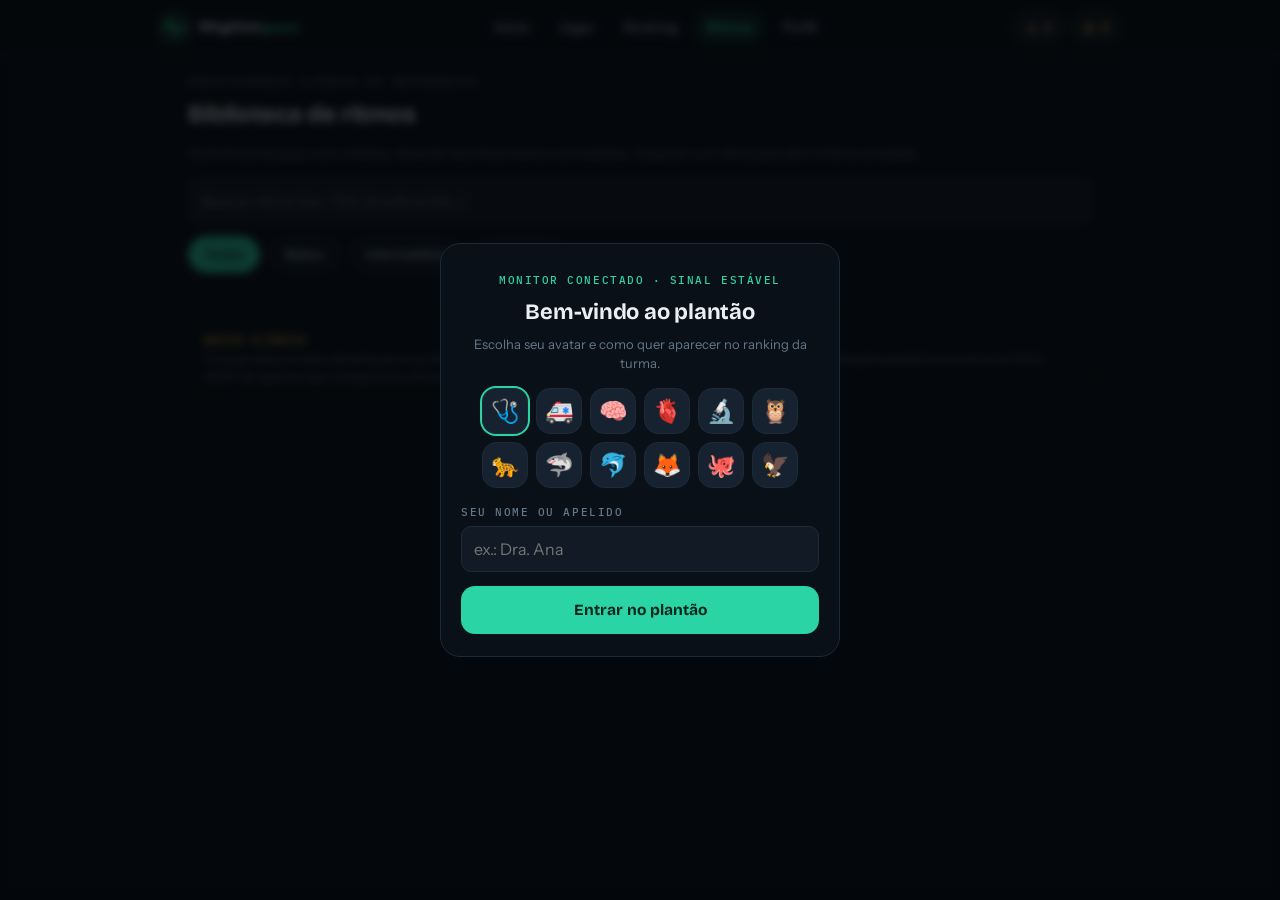
==== biblioteca.html @ c9e257ab "Implementa MVP do PALS Rhythm Quest (site multi-página, mobile-first) - Home com monitor ECG animado" ====
<!DOCTYPE html>
<html lang="pt-BR">
<head>
<meta charset="utf-8">
<meta name="viewport" content="width=device-width, initial-scale=1, viewport-fit=cover">
<title>PALS Rhythm Quest · Biblioteca de ritmos</title>
<meta name="theme-color" content="#070b10">
<link rel="preconnect" href="https://fonts.googleapis.com">
<link rel="preconnect" href="https://fonts.gstatic.com" crossorigin>
<link href="https://fonts.googleapis.com/css2?family=Bricolage+Grotesque:wght@400;600;700;800&family=IBM+Plex+Mono:wght@400;500;600&family=Instrument+Sans:wght@400;500;600;700&display=swap" rel="stylesheet">
<link rel="stylesheet" href="css/style.css">
<link rel="icon" href="data:image/svg+xml,%3Csvg xmlns='http://www.w3.org/2000/svg' viewBox='0 0 24 24'%3E%3Crect width='24' height='24' rx='6' fill='%23070b10'/%3E%3Cpath d='M3 12h4l2.5-6 4 12 2.5-6h5' stroke='%233af0ac' stroke-width='2' fill='none' stroke-linecap='round' stroke-linejoin='round'/%3E%3C/svg%3E">
</head>
<body>

<main class="app">
  <div class="section-head mt-0">
    <div>
      <span class="microlabel">enciclopédia clínica de referência</span>
      <h2 class="section-title" style="font-size:24px;margin-top:4px">Biblioteca de ritmos</h2>
    </div>
  </div>
  <p class="small muted mb-14">Os 8 ritmos do jogo, com critérios, dicas de reconhecimento e armadilhas. Toque em um ritmo para abrir a ficha completa.</p>

  <input id="lib-busca" placeholder="Buscar ritmo (ex.: TSV, bradicardia...)" autocomplete="off" style="margin-bottom:12px">
  <div class="filters mb-14" id="lib-filters">
    <button class="filter-btn active" data-f="todos">Todos</button>
    <button class="filter-btn" data-f="basico">Básico</button>
    <button class="filter-btn" data-f="intermediario">Intermediário</button>
    <button class="filter-btn" data-f="avancado">Avançado</button>
  </div>

  <div class="librarygrid" id="libgrid"></div>

  <footer class="disclaimer">
    <b>Aviso clínico</b><br>
    Tiras geradas proceduralmente para o protótipo. Na produção, cada exemplo é substituído por ECG validado por
    cardiologista pediátrico ou instrutor PALS. AESP não aparece aqui: é diagnóstico clínico, feito no Plantão PALS.
  </footer>
</main>

<script src="js/data.js"></script>
<script src="js/ecg.js"></script>
<script src="js/state.js"></script>
<script src="js/ui.js"></script>
<script>
(function () {
  var ui = PRQ.ui, st = PRQ.state;
  ui.renderShell();
  var filtro = 'todos', busca = '';
  var liveDetalhe = null;

  ui.garantirPerfil(function () {
    render();
    // deep-link: biblioteca.html#tsv abre a ficha direto
    var hash = location.hash.replace('#', '');
    if (hash && PRQ.RHYTHMS[hash]) setTimeout(function () { abrirFicha(hash); }, 350);
  });

  document.getElementById('lib-filters').addEventListener('click', function (e) {
    var b = e.target.closest('.filter-btn');
    if (!b) return;
    document.querySelectorAll('#lib-filters .filter-btn').forEach(function (o) { o.classList.remove('active'); });
    b.classList.add('active');
    filtro = b.dataset.f;
    render();
  });
  document.getElementById('lib-busca').addEventListener('input', function (e) {
    busca = e.target.value.trim().toLowerCase();
    render();
  });

  function fcExemplo(r) {
    var mapa = { sinusal: 104, bradicardia: 48, taqsinusal: 178, tsv: 236, tv: 184, fv: 0, assistolia: 0, bavt: 42 };
    return mapa[r.id] || 100;
  }

  function render() {
    var ids = Object.keys(PRQ.RHYTHMS).filter(function (id) {
      var r = PRQ.RHYTHMS[id];
      if (filtro !== 'todos' && r.categoria !== filtro) return false;
      if (busca && (r.nome + ' ' + r.nomeEn).toLowerCase().indexOf(busca) < 0) return false;
      return true;
    });

    document.getElementById('libgrid').innerHTML = ids.length
      ? ids.map(function (id) {
          var r = PRQ.RHYTHMS[id];
          return '<div class="rhythmcard" data-id="' + id + '" role="button" tabindex="0">' +
            '<div class="scope"><canvas id="mini-' + id + '"></canvas></div>' +
            '<div class="rhythmcard-body">' +
              '<div class="row">' +
                '<div class="grow"><h3>' + ui.esc(r.nome) + '</h3><div class="en">' + ui.esc(r.nomeEn) + '</div></div>' +
                ui.diffDots(r.dificuldade) +
              '</div>' +
              '<div class="chiprow">' +
                '<span class="chip">FC: ' + ui.esc(r.fc) + '</span>' +
                '<span class="chip ' + (r.qrsLargo ? 'bad' : 'ok') + '">QRS ' + (r.qrsLargo ? 'largo' : 'estreito') + '</span>' +
              '</div>' +
            '</div>' +
          '</div>';
        }).join('')
      : '<p class="small muted" style="text-align:center;padding:26px 0">Nenhum ritmo com esse filtro.</p>';

    ids.forEach(function (id) {
      var r = PRQ.RHYTHMS[id];
      var c = document.getElementById('mini-' + id);
      if (c) requestAnimationFrame(function () { PRQ.ecg.renderStatic(c, id, fcExemplo(r), 77 + id.length * 31); });
    });

    document.querySelectorAll('.rhythmcard').forEach(function (card) {
      card.addEventListener('click', function () { abrirFicha(card.dataset.id); });
      card.addEventListener('keydown', function (e) { if (e.key === 'Enter') abrirFicha(card.dataset.id); });
    });
  }

  function abrirFicha(id) {
    var r = PRQ.RHYTHMS[id];
    if (!r) return;
    if (liveDetalhe) { liveDetalhe.stop(); liveDetalhe = null; }
    var m = ui.modal(
      '<div class="row" style="align-items:flex-start">' +
        '<div class="grow"><h3 class="display" style="font-size:21px">' + ui.esc(r.nome) + '</h3>' +
        '<span class="mono muted" style="font-size:11px">' + ui.esc(r.nomeEn) + '</span></div>' +
        ui.diffDots(r.dificuldade) +
      '</div>' +
      '<div class="scope mt-14" style="height:110px">' +
        '<span class="scope-label">DII · 25 mm/s</span>' +
        '<canvas id="ficha-ecg"></canvas>' +
      '</div>' +
      '<div class="kvgrid">' +
        '<div class="kv"><span class="microlabel">FC</span><b>' + ui.esc(r.fc) + '</b></div>' +
        '<div class="kv"><span class="microlabel">QRS</span><b>' + ui.esc(r.qrs) + '</b></div>' +
        '<div class="kv"><span class="microlabel">Ritmo</span><b>' + ui.esc(r.ritmo) + '</b></div>' +
        '<div class="kv"><span class="microlabel">Onda P</span><b>' + ui.esc(r.ondaP) + '</b></div>' +
        '<div class="kv" style="grid-column:1/-1"><span class="microlabel">Relação P:QRS</span><b>' + ui.esc(r.pqrs) + '</b></div>' +
      '</div>' +
      '<div class="teachblock"><span class="microlabel txt-ok">Achados-chave</span><ul>' +
        r.achados.map(function (a) { return '<li>' + ui.esc(a) + '</li>'; }).join('') +
      '</ul></div>' +
      '<div class="teachblock warn"><span class="microlabel txt-gold">Dicas de reconhecimento</span><ul>' +
        r.dicas.map(function (d) { return '<li>' + ui.esc(d) + '</li>'; }).join('') +
      '</ul></div>' +
      '<div class="teachblock trap"><span class="microlabel txt-bad">Armadilhas comuns</span><ul>' +
        r.armadilhas.map(function (a) { return '<li>' + ui.esc(a) + '</li>'; }).join('') +
      '</ul></div>' +
      '<a class="btn btn-primary btn-block" href="partida.html?modo=treino&ritmo=' + id + '">Treinar este ritmo</a>' +
      '<button class="btn btn-ghost btn-block mt-8" data-close>Fechar</button>'
    );
    requestAnimationFrame(function () {
      var c = m.el.querySelector('#ficha-ecg');
      if (c) liveDetalhe = PRQ.ecg.renderLive(c, id, fcExemplo(r), 913, { sweepSeg: 3.4 });
    });
  }
})();
</script>
</body>
</html>
---- css/style.css ----
/* ============================================================
   PALS Rhythm Quest · folha de estilo principal
   Estética: monitor de UTI, escuro, sóbrio, clínico.
   ============================================================ */

/* ---------- tokens ---------- */
:root {
  --bg: #070b10;
  --bg-2: #0a1017;
  --surface: #0e151d;
  --surface-2: #121b25;
  --surface-3: #172230;
  --line: #1d2a38;
  --line-soft: #16202b;

  --ink: #e9eff5;
  --ink-2: #a2b3c3;
  --ink-3: #64778a;

  --signal: #3af0ac;      /* traçado do ECG */
  --ok: #2ad4a5;          /* acerto / primária */
  --ok-ink: #06251c;
  --info: #4f8cff;        /* casos / info */
  --gold: #ffc64a;        /* moedas / combo */
  --bad: #ff5a6a;         /* erro / crítico */

  --ok-dim: rgba(42, 212, 165, 0.12);
  --info-dim: rgba(79, 140, 255, 0.12);
  --gold-dim: rgba(255, 198, 74, 0.12);
  --bad-dim: rgba(255, 90, 106, 0.12);

  --font-display: "Bricolage Grotesque", "Avenir Next", "Trebuchet MS", sans-serif;
  --font-body: "Instrument Sans", -apple-system, "Segoe UI", Roboto, sans-serif;
  --font-mono: "IBM Plex Mono", "SFMono-Regular", Menlo, Consolas, monospace;

  --r-lg: 20px;
  --r-md: 14px;
  --r-sm: 10px;

  --pad-page: 18px;
  --nav-h: 66px;
  --topbar-h: 56px;
}

/* ---------- reset ---------- */
*, *::before, *::after { box-sizing: border-box; }
html { -webkit-text-size-adjust: 100%; }
body {
  margin: 0;
  background: var(--bg);
  color: var(--ink);
  font-family: var(--font-body);
  font-size: 16px;
  line-height: 1.5;
  min-height: 100dvh;
  overscroll-behavior-y: none;
}
img, canvas, svg { display: block; max-width: 100%; }
button { font: inherit; color: inherit; background: none; border: 0; cursor: pointer; padding: 0; }
a { color: inherit; text-decoration: none; }
h1, h2, h3, h4, p { margin: 0; }
input, select {
  font: inherit; color: var(--ink);
  background: var(--surface-2);
  border: 1px solid var(--line);
  border-radius: var(--r-sm);
  padding: 10px 12px;
  width: 100%;
}
input:focus, select:focus { outline: 2px solid var(--ok); outline-offset: 1px; }
::selection { background: rgba(58, 240, 172, 0.25); }

/* ---------- tipografia utilitária ---------- */
.display { font-family: var(--font-display); font-weight: 700; letter-spacing: -0.01em; }
.mono { font-family: var(--font-mono); }
.microlabel {
  font-family: var(--font-mono);
  font-size: 11px;
  font-weight: 500;
  letter-spacing: 0.14em;
  text-transform: uppercase;
  color: var(--ink-3);
}
.section-title {
  font-family: var(--font-display);
  font-size: 18px;
  font-weight: 700;
  color: var(--ink);
}
.section-head {
  display: flex; align-items: baseline; justify-content: space-between;
  margin: 26px 0 12px;
}
.section-head a { font-size: 13px; color: var(--ok); font-weight: 600; }

/* ---------- casca do app ---------- */
.app {
  max-width: 560px;
  margin: 0 auto;
  padding: calc(var(--topbar-h) + 12px) var(--pad-page) calc(var(--nav-h) + 28px);
}

/* barra superior */
.topbar {
  position: fixed; top: 0; left: 0; right: 0; z-index: 40;
  height: var(--topbar-h);
  display: flex; align-items: center; justify-content: space-between;
  padding: 0 var(--pad-page);
  background: rgba(7, 11, 16, 0.85);
  backdrop-filter: blur(14px);
  -webkit-backdrop-filter: blur(14px);
  border-bottom: 1px solid var(--line-soft);
}
.topbar-inner {
  width: 100%; max-width: 560px; margin: 0 auto;
  display: flex; align-items: center; justify-content: space-between; gap: 10px;
}
.brand { display: flex; align-items: center; gap: 9px; min-width: 0; }
.brand-pulse {
  width: 30px; height: 30px; border-radius: 9px; flex: none;
  background: linear-gradient(145deg, #103326, #0b1f19);
  border: 1px solid rgba(58, 240, 172, 0.35);
  display: grid; place-items: center;
  color: var(--signal);
}
.brand-name {
  font-family: var(--font-display);
  font-size: 15.5px; font-weight: 700; letter-spacing: 0.01em;
  white-space: nowrap;
}
.brand-name small { color: var(--ok); }
.topbar-stats { display: flex; align-items: center; gap: 8px; }
.stat-pill {
  display: inline-flex; align-items: center; gap: 5px;
  font-family: var(--font-mono); font-size: 12.5px; font-weight: 600;
  padding: 5px 10px;
  border-radius: 999px;
  border: 1px solid var(--line);
  background: var(--surface);
  white-space: nowrap;
}
.stat-pill .ic { width: 14px; height: 14px; }
.stat-pill.coins { color: var(--gold); border-color: rgba(255, 198, 74, 0.3); }
.stat-pill.streak { color: #ff9e6b; border-color: rgba(255, 158, 107, 0.3); }

/* navegação inferior */
.bottomnav {
  position: fixed; bottom: 0; left: 0; right: 0; z-index: 40;
  background: rgba(9, 14, 20, 0.92);
  backdrop-filter: blur(14px);
  -webkit-backdrop-filter: blur(14px);
  border-top: 1px solid var(--line-soft);
  padding-bottom: env(safe-area-inset-bottom, 0);
}
.bottomnav-inner {
  max-width: 560px; margin: 0 auto;
  height: var(--nav-h);
  display: grid; grid-template-columns: repeat(5, 1fr);
}
.navitem {
  display: flex; flex-direction: column; align-items: center; justify-content: center; gap: 3px;
  color: var(--ink-3);
  font-size: 10.5px; font-weight: 600; letter-spacing: 0.02em;
  transition: color 0.15s ease;
}
.navitem .ic { width: 22px; height: 22px; }
.navitem.active { color: var(--signal); }
.navitem.active .navdot {
  width: 4px; height: 4px; border-radius: 50%;
  background: var(--signal);
  box-shadow: 0 0 8px var(--signal);
}
.navdot { width: 4px; height: 4px; border-radius: 50%; background: transparent; }

/* ---------- cards ---------- */
.card {
  background: var(--surface);
  border: 1px solid var(--line-soft);
  border-radius: var(--r-lg);
  padding: 18px;
}
.card + .card { margin-top: 14px; }
.card-tight { padding: 14px; }

/* moldura de telemetria (cantos) para áreas de ECG */
.scope {
  position: relative;
  background: #050a0e;
  border: 1px solid #14251f;
  border-radius: var(--r-md);
  overflow: hidden;
}
.scope::after {
  content: "";
  position: absolute; inset: 0;
  pointer-events: none;
  background: linear-gradient(rgba(255,255,255,0.025) 1px, transparent 1px);
  background-size: 100% 3px;
  mix-blend-mode: overlay;
}
.scope canvas { width: 100%; height: 100%; }
.scope-label {
  position: absolute; top: 8px; left: 10px; z-index: 2;
  font-family: var(--font-mono); font-size: 10px; letter-spacing: 0.16em;
  text-transform: uppercase; color: rgba(58, 240, 172, 0.55);
}
.scope-hr {
  position: absolute; top: 8px; right: 10px; z-index: 2;
  font-family: var(--font-mono); font-size: 11px; font-weight: 600;
  color: rgba(58, 240, 172, 0.8);
  display: flex; align-items: center; gap: 5px;
}
.scope-hr .beat-heart { color: var(--signal); animation: heartbeat 1s infinite; display: inline-block; }
@keyframes heartbeat {
  0%, 100% { transform: scale(1); }
  12% { transform: scale(1.25); }
  24% { transform: scale(1); }
}

/* ---------- botões ---------- */
.btn {
  display: inline-flex; align-items: center; justify-content: center; gap: 8px;
  min-height: 48px;
  padding: 12px 20px;
  border-radius: var(--r-md);
  font-family: var(--font-display);
  font-size: 15.5px; font-weight: 700;
  transition: transform 0.12s ease, filter 0.15s ease, background 0.15s ease;
  user-select: none;
  -webkit-tap-highlight-color: transparent;
}
.btn:active { transform: scale(0.97); }
.btn-primary { background: var(--ok); color: var(--ok-ink); }
.btn-primary:hover { filter: brightness(1.08); }
.btn-ghost {
  background: transparent; color: var(--ink-2);
  border: 1px solid var(--line);
}
.btn-ghost:hover { background: var(--surface-2); color: var(--ink); }
.btn-info { background: var(--info); color: #071224; }
.btn-block { width: 100%; }
.btn-sm { min-height: 38px; padding: 8px 14px; font-size: 13.5px; border-radius: var(--r-sm); }
.btn[disabled] { opacity: 0.45; pointer-events: none; }

/* chips */
.chip {
  display: inline-flex; align-items: center; gap: 5px;
  font-family: var(--font-mono); font-size: 11px; font-weight: 500;
  letter-spacing: 0.04em;
  padding: 4px 10px; border-radius: 999px;
  border: 1px solid var(--line);
  color: var(--ink-2);
  background: var(--surface-2);
  white-space: nowrap;
}
.chip.ok { color: var(--ok); border-color: rgba(42,212,165,0.35); background: var(--ok-dim); }
.chip.info { color: #8ab2ff; border-color: rgba(79,140,255,0.35); background: var(--info-dim); }
.chip.gold { color: var(--gold); border-color: rgba(255,198,74,0.35); background: var(--gold-dim); }
.chip.bad { color: var(--bad); border-color: rgba(255,90,106,0.35); background: var(--bad-dim); }

.chiprow { display: flex; flex-wrap: wrap; gap: 6px; }

/* filtros (segmented) */
.filters { display: flex; gap: 8px; overflow-x: auto; padding-bottom: 4px; scrollbar-width: none; }
.filters::-webkit-scrollbar { display: none; }
.filter-btn {
  flex: none;
  font-size: 13px; font-weight: 600;
  padding: 8px 16px; border-radius: 999px;
  border: 1px solid var(--line);
  color: var(--ink-2); background: var(--surface);
  transition: all 0.15s ease;
}
.filter-btn.active { background: var(--ok); border-color: var(--ok); color: var(--ok-ink); }

/* ---------- barra de XP ---------- */
.xpbar { display: flex; flex-direction: column; gap: 6px; }
.xpbar-meta {
  display: flex; justify-content: space-between;
  font-family: var(--font-mono); font-size: 11.5px; color: var(--ink-3);
}
.xpbar-track {
  height: 10px; border-radius: 999px;
  background: var(--surface-3);
  overflow: hidden;
}
.xpbar-fill {
  height: 100%; border-radius: 999px;
  background: linear-gradient(90deg, #1fae87, var(--signal));
  box-shadow: 0 0 12px rgba(58, 240, 172, 0.4);
  transition: width 0.9s cubic-bezier(0.22, 1, 0.36, 1);
  min-width: 6px;
}

/* barra de progresso genérica */
.meter { height: 8px; border-radius: 999px; background: var(--surface-3); overflow: hidden; }
.meter > i {
  display: block; height: 100%; border-radius: 999px;
  background: var(--ok);
  transition: width 0.6s ease;
}
.meter.gold > i { background: var(--gold); }
.meter.info > i { background: var(--info); }
.meter.bad > i { background: var(--bad); }

/* ---------- home ---------- */
.hero {
  position: relative;
  border-radius: var(--r-lg);
  border: 1px solid var(--line-soft);
  background:
    radial-gradient(120% 140% at 85% -20%, rgba(42, 212, 165, 0.14), transparent 55%),
    var(--surface);
  padding: 20px 18px 18px;
  overflow: hidden;
}
.hero .microlabel { color: rgba(58, 240, 172, 0.6); display: flex; align-items: center; gap: 7px; }
.hero .live-dot {
  width: 7px; height: 7px; border-radius: 50%;
  background: var(--signal);
  box-shadow: 0 0 10px var(--signal);
  animation: blink 2.2s infinite;
}
@keyframes blink { 0%, 100% { opacity: 1; } 50% { opacity: 0.35; } }
.hero h1 {
  font-family: var(--font-display);
  font-size: clamp(26px, 7vw, 34px);
  line-height: 1.08; font-weight: 800; letter-spacing: -0.015em;
  margin: 10px 0 8px;
}
.hero h1 em { font-style: normal; color: var(--signal); }
.hero p.sub { color: var(--ink-2); font-size: 14.5px; max-width: 46ch; }
.hero-scope { margin-top: 16px; height: 96px; }
.hero-cta { display: flex; gap: 10px; margin-top: 16px; }
.hero-cta .btn { flex: 1; }

/* card de nível na home */
.levelcard { display: flex; flex-direction: column; gap: 12px; }
.levelcard-top { display: flex; align-items: center; gap: 13px; }
.avatar {
  width: 52px; height: 52px; border-radius: 16px; flex: none;
  display: grid; place-items: center;
  font-size: 26px;
  background: var(--surface-3);
  border: 1px solid var(--line);
}
.avatar.lg { width: 68px; height: 68px; border-radius: 20px; font-size: 34px; }
.levelcard-id { min-width: 0; flex: 1; }
.levelcard-id .name {
  font-family: var(--font-display); font-weight: 700; font-size: 17px;
  white-space: nowrap; overflow: hidden; text-overflow: ellipsis;
}
.levelcard-id .title { font-size: 12.5px; color: var(--ok); font-weight: 600; }
.levelbubble {
  flex: none; text-align: center;
  font-family: var(--font-mono);
  border: 1px solid rgba(42, 212, 165, 0.4);
  background: var(--ok-dim);
  border-radius: 12px; padding: 6px 12px;
}
.levelbubble b { display: block; font-size: 19px; color: var(--signal); line-height: 1.1; }
.levelbubble span { font-size: 9.5px; letter-spacing: 0.12em; color: var(--ink-3); text-transform: uppercase; }

/* estatísticas rápidas */
.stat-tiles { display: grid; grid-template-columns: repeat(3, 1fr); gap: 10px; }
.stat-tile {
  background: var(--surface);
  border: 1px solid var(--line-soft);
  border-radius: var(--r-md);
  padding: 13px 12px 11px;
}
.stat-tile b {
  display: block;
  font-family: var(--font-mono); font-size: 21px; font-weight: 600;
  line-height: 1.15; color: var(--ink);
}
.stat-tile b small { font-size: 12px; color: var(--ink-3); font-weight: 500; }
.stat-tile span { font-size: 11px; color: var(--ink-3); letter-spacing: 0.03em; }
.stat-tile.t-ok b { color: var(--signal); }
.stat-tile.t-gold b { color: var(--gold); }
.stat-tile.t-fire b { color: #ff9e6b; }
.stat-tile.t-info b { color: #8ab2ff; }

/* ---------- cards de modo ---------- */
.modegrid { display: grid; gap: 12px; }
.modecard {
  position: relative;
  display: block;
  background: var(--surface);
  border: 1px solid var(--line-soft);
  border-radius: var(--r-lg);
  padding: 17px 17px 15px;
  overflow: hidden;
  transition: transform 0.15s ease, border-color 0.2s ease;
  -webkit-tap-highlight-color: transparent;
}
.modecard:active { transform: scale(0.985); }
.modecard::before {
  content: "";
  position: absolute; left: 0; top: 14px; bottom: 14px;
  width: 3px; border-radius: 0 3px 3px 0;
  background: var(--mode-color, var(--ok));
}
.modecard-head { display: flex; align-items: center; gap: 12px; }
.modecard-icon {
  width: 44px; height: 44px; flex: none;
  border-radius: 13px;
  display: grid; place-items: center;
  background: color-mix(in srgb, var(--mode-color, var(--ok)) 13%, transparent);
  color: var(--mode-color, var(--ok));
}
.modecard-icon .ic { width: 23px; height: 23px; }
.modecard-title { flex: 1; min-width: 0; }
.modecard-title .microlabel { color: var(--mode-color, var(--ok)); opacity: 0.8; font-size: 10px; }
.modecard-title h3 { font-family: var(--font-display); font-size: 17.5px; font-weight: 700; }
.modecard p.desc { color: var(--ink-2); font-size: 13.5px; margin-top: 9px; line-height: 1.45; }
.modecard-foot {
  display: flex; align-items: center; justify-content: space-between;
  margin-top: 12px; gap: 8px;
}
.modecard-foot .chiprow { flex: 1; }
.modecard-best { font-family: var(--font-mono); font-size: 11px; color: var(--ink-3); white-space: nowrap; }
.modecard.locked { opacity: 0.85; }
.modecard.locked .modecard-icon { background: var(--surface-3); color: var(--ink-3); }
.locktag {
  display: inline-flex; align-items: center; gap: 5px;
  font-family: var(--font-mono); font-size: 11px; font-weight: 600;
  color: var(--ink-3);
  border: 1px dashed var(--line);
  padding: 4px 10px; border-radius: 999px;
}

/* seletor pré-partida */
.setup-row { display: flex; flex-direction: column; gap: 8px; margin-top: 14px; }
.seg {
  display: grid; grid-auto-flow: column; grid-auto-columns: 1fr;
  background: var(--surface-2);
  border: 1px solid var(--line);
  border-radius: var(--r-sm);
  padding: 3px; gap: 3px;
}
.seg button {
  padding: 9px 6px; border-radius: 7px;
  font-size: 13px; font-weight: 600; color: var(--ink-3);
  transition: all 0.15s ease;
}
.seg button.active { background: var(--surface-3); color: var(--ink); box-shadow: inset 0 0 0 1px var(--line); }

/* ---------- tela de partida ---------- */
.game-shell { max-width: 560px; margin: 0 auto; padding: 12px var(--pad-page) 30px; min-height: 100dvh; display: flex; flex-direction: column; }
.game-top {
  display: flex; align-items: center; justify-content: space-between; gap: 10px;
  margin-bottom: 12px;
}
.game-exit {
  width: 40px; height: 40px; flex: none;
  border-radius: 12px; border: 1px solid var(--line);
  display: grid; place-items: center; color: var(--ink-3);
  background: var(--surface);
}
.game-progress { flex: 1; }
.game-progress .meter { height: 6px; }
.game-progress .microlabel { margin-bottom: 5px; display: block; text-align: center; }

.hud {
  display: flex; align-items: stretch; gap: 8px;
  margin-bottom: 12px;
}
.hud-box {
  flex: 1;
  background: var(--surface);
  border: 1px solid var(--line-soft);
  border-radius: var(--r-md);
  padding: 8px 10px;
  text-align: center;
}
.hud-box .microlabel { font-size: 9px; display: block; }
.hud-box b { font-family: var(--font-mono); font-size: 17px; font-weight: 600; }
.hud-box.h-xp b { color: var(--signal); }
.hud-box.h-coin b { color: var(--gold); }
.hud-box.h-combo b { color: var(--ink); }
.hud-box.h-combo.hot { border-color: rgba(255, 198, 74, 0.5); background: var(--gold-dim); }
.hud-box.h-combo.hot b { color: var(--gold); }
.hud-box.h-combo.hot.shake { animation: comboshake 0.35s ease; }
@keyframes comboshake {
  0%, 100% { transform: translateX(0); }
  25% { transform: translateX(-2px) rotate(-0.6deg); }
  60% { transform: translateX(2px) rotate(0.6deg); }
}

/* anel do cronômetro */
.timer-ring { position: relative; width: 54px; height: 54px; flex: none; }
.timer-ring svg { width: 100%; height: 100%; transform: rotate(-90deg); }
.timer-ring .track { stroke: var(--surface-3); }
.timer-ring .arc { stroke: var(--ok); transition: stroke 0.3s; }
.timer-ring.warn .arc { stroke: var(--gold); }
.timer-ring.danger .arc { stroke: var(--bad); }
.timer-ring b {
  position: absolute; inset: 0;
  display: grid; place-items: center;
  font-family: var(--font-mono); font-size: 15px; font-weight: 600;
}

.game-strip { height: 168px; margin-bottom: 6px; }
.strip-meta {
  display: flex; justify-content: space-between; align-items: center;
  margin: 8px 2px 14px;
  font-family: var(--font-mono); font-size: 11px; color: var(--ink-3);
}

.answers { display: grid; grid-template-columns: 1fr 1fr; gap: 10px; }
.answer-btn {
  min-height: 62px;
  padding: 10px 12px;
  border-radius: var(--r-md);
  border: 1px solid var(--line);
  background: var(--surface);
  font-family: var(--font-display);
  font-size: 14.5px; font-weight: 600;
  line-height: 1.25;
  text-align: center;
  transition: all 0.15s ease;
  -webkit-tap-highlight-color: transparent;
}
.answer-btn:active { transform: scale(0.97); }
.answer-btn.correct {
  background: var(--ok-dim); border-color: var(--ok); color: var(--signal);
  animation: pulse-ok 0.5s ease;
}
.answer-btn.wrong {
  background: var(--bad-dim); border-color: var(--bad); color: var(--bad);
  animation: wrongshake 0.4s ease;
}
.answer-btn.faded { opacity: 0.35; }
@keyframes pulse-ok {
  0% { box-shadow: 0 0 0 0 rgba(42, 212, 165, 0.5); }
  100% { box-shadow: 0 0 0 16px rgba(42, 212, 165, 0); }
}
@keyframes wrongshake {
  0%, 100% { transform: translateX(0); }
  20% { transform: translateX(-5px); }
  50% { transform: translateX(5px); }
  80% { transform: translateX(-3px); }
}

/* caso clínico (Plantão) */
.casecard {
  background: linear-gradient(180deg, rgba(79, 140, 255, 0.08), transparent 70%), var(--surface);
  border: 1px solid rgba(79, 140, 255, 0.25);
  border-radius: var(--r-md);
  padding: 14px;
  margin-bottom: 12px;
}
.casecard .microlabel { color: #8ab2ff; margin-bottom: 6px; display: block; }
.casecard p { font-size: 14px; color: var(--ink-2); line-height: 1.5; }
.casecard p b { color: var(--ink); }
.case-vitals { display: flex; flex-wrap: wrap; gap: 6px; margin-top: 10px; }

/* ---------- feedback sheet ---------- */
.sheet-backdrop {
  position: fixed; inset: 0; z-index: 60;
  background: rgba(4, 7, 10, 0.7);
  backdrop-filter: blur(3px);
  -webkit-backdrop-filter: blur(3px);
  opacity: 0; pointer-events: none;
  transition: opacity 0.25s ease;
}
.sheet-backdrop.open { opacity: 1; pointer-events: auto; }
.sheet {
  position: fixed; left: 0; right: 0; bottom: 0; z-index: 61;
  max-width: 560px; margin: 0 auto;
  max-height: 86dvh;
  overflow-y: auto;
  background: var(--bg-2);
  border: 1px solid var(--line);
  border-bottom: 0;
  border-radius: 22px 22px 0 0;
  padding: 10px 18px calc(18px + env(safe-area-inset-bottom, 0));
  transform: translateY(105%);
  transition: transform 0.32s cubic-bezier(0.32, 0.72, 0, 1);
}
.sheet.open { transform: translateY(0); }
.sheet-grip { width: 40px; height: 4px; border-radius: 2px; background: var(--line); margin: 4px auto 14px; }
.verdict {
  display: flex; align-items: center; gap: 12px;
  padding: 13px 14px; border-radius: var(--r-md);
  margin-bottom: 14px;
}
.verdict.ok { background: var(--ok-dim); border: 1px solid rgba(42, 212, 165, 0.35); }
.verdict.bad { background: var(--bad-dim); border: 1px solid rgba(255, 90, 106, 0.3); }
.verdict-icon {
  width: 40px; height: 40px; flex: none; border-radius: 50%;
  display: grid; place-items: center;
}
.verdict.ok .verdict-icon { background: var(--ok); color: var(--ok-ink); }
.verdict.bad .verdict-icon { background: var(--bad); color: #2a0a0e; }
.verdict h3 { font-family: var(--font-display); font-size: 18px; }
.verdict .microlabel { font-size: 10px; margin-top: 1px; }
.verdict.ok .microlabel { color: var(--ok); }
.verdict.bad .microlabel { color: var(--bad); }

.gainrow { display: flex; gap: 8px; margin-bottom: 14px; }
.gain {
  flex: 1; text-align: center;
  background: var(--surface); border: 1px solid var(--line-soft);
  border-radius: var(--r-md); padding: 9px 6px;
}
.gain b { font-family: var(--font-mono); font-size: 16.5px; display: block; }
.gain span { font-size: 10px; color: var(--ink-3); letter-spacing: 0.06em; text-transform: uppercase; }
.gain.g-xp b { color: var(--signal); }
.gain.g-coin b { color: var(--gold); }
.gain.g-speed b { color: #8ab2ff; }
.gain.g-neg b { color: var(--bad); }

.teachblock { margin-bottom: 13px; }
.teachblock .microlabel { display: block; margin-bottom: 7px; }
.teachblock ul { margin: 0; padding: 0; list-style: none; display: flex; flex-direction: column; gap: 6px; }
.teachblock li {
  font-size: 13.5px; color: var(--ink-2); line-height: 1.45;
  padding-left: 18px; position: relative;
}
.teachblock li::before {
  content: ""; position: absolute; left: 2px; top: 8px;
  width: 6px; height: 6px; border-radius: 2px;
  background: var(--ok);
}
.teachblock.warn li::before { background: var(--gold); border-radius: 50%; }
.teachblock.trap li::before { background: var(--bad); border-radius: 50%; }
.tipbox {
  background: var(--gold-dim);
  border: 1px solid rgba(255, 198, 74, 0.25);
  border-radius: var(--r-md);
  padding: 12px 14px;
  font-size: 13.5px; color: #ffd98a; line-height: 1.5;
  margin-bottom: 14px;
}
.tipbox b { color: var(--gold); }
.compare {
  display: grid; grid-template-columns: 1fr 1fr; gap: 8px; margin-bottom: 14px;
}
.compare > div {
  border-radius: var(--r-md); padding: 10px 12px;
  font-size: 13px; line-height: 1.3;
}
.compare .yours { background: var(--bad-dim); border: 1px solid rgba(255, 90, 106, 0.3); }
.compare .right { background: var(--ok-dim); border: 1px solid rgba(42, 212, 165, 0.3); }
.compare .microlabel { font-size: 9px; display: block; margin-bottom: 3px; }
.compare .yours .microlabel { color: var(--bad); }
.compare .right .microlabel { color: var(--ok); }
.compare b { font-family: var(--font-display); font-size: 14px; }

/* ---------- resultado da rodada ---------- */
.result-hero { text-align: center; padding: 26px 0 8px; }
.result-hero h2 { font-family: var(--font-display); font-size: 26px; font-weight: 800; }
.result-hero .microlabel { margin-top: 4px; }
.ring-wrap { position: relative; width: 158px; height: 158px; margin: 18px auto; }
.ring-wrap svg { transform: rotate(-90deg); }
.ring-wrap .ringtrack { stroke: var(--surface-3); }
.ring-wrap .ringarc { stroke: var(--ok); stroke-linecap: round; transition: stroke-dashoffset 1.1s cubic-bezier(0.22, 1, 0.36, 1); }
.ring-center {
  position: absolute; inset: 0;
  display: flex; flex-direction: column; align-items: center; justify-content: center;
}
.ring-center b { font-family: var(--font-mono); font-size: 34px; font-weight: 600; color: var(--signal); }
.ring-center span { font-size: 11px; color: var(--ink-3); letter-spacing: 0.1em; text-transform: uppercase; }
.bonusline {
  display: flex; align-items: center; justify-content: space-between;
  padding: 10px 2px;
  border-bottom: 1px solid var(--line-soft);
  font-size: 13.5px; color: var(--ink-2);
}
.bonusline:last-child { border-bottom: 0; }
.bonusline b { font-family: var(--font-mono); color: var(--signal); }
.bonusline b.gold { color: var(--gold); }

/* ---------- ranking ---------- */
.podium { display: grid; grid-template-columns: 1fr 1.15fr 1fr; gap: 10px; align-items: end; margin-bottom: 16px; }
.podium-card {
  text-align: center;
  background: var(--surface);
  border: 1px solid var(--line-soft);
  border-radius: var(--r-md);
  padding: 14px 8px 12px;
  position: relative;
}
.podium-card.first {
  border-color: rgba(255, 198, 74, 0.4);
  background: linear-gradient(180deg, rgba(255, 198, 74, 0.1), transparent 65%), var(--surface);
  padding-top: 20px; padding-bottom: 16px;
}
.podium-medal {
  position: absolute; top: -11px; left: 50%; transform: translateX(-50%);
  font-family: var(--font-mono); font-size: 11px; font-weight: 700;
  width: 24px; height: 24px; border-radius: 50%;
  display: grid; place-items: center;
  border: 1px solid var(--line);
  background: var(--surface-3); color: var(--ink-2);
}
.podium-card.first .podium-medal { background: var(--gold); color: #3a2800; border-color: var(--gold); }
.podium-card.second .podium-medal { background: #c8d4e0; color: #232c36; border-color: #c8d4e0; }
.podium-card.third .podium-medal { background: #d29a6b; color: #3a2410; border-color: #d29a6b; }
.podium-card .avatar { margin: 2px auto 7px; width: 44px; height: 44px; font-size: 22px; border-radius: 14px; }
.podium-card.first .avatar { width: 54px; height: 54px; font-size: 27px; }
.podium-name { font-size: 12.5px; font-weight: 700; white-space: nowrap; overflow: hidden; text-overflow: ellipsis; }
.podium-pts { font-family: var(--font-mono); font-size: 12px; color: var(--gold); margin-top: 2px; }

.ranklist { display: flex; flex-direction: column; }
.rankrow {
  display: flex; align-items: center; gap: 12px;
  padding: 11px 12px;
  border-bottom: 1px solid var(--line-soft);
}
.rankrow:last-child { border-bottom: 0; }
.rankpos { font-family: var(--font-mono); font-size: 13px; color: var(--ink-3); width: 26px; text-align: center; flex: none; }
.rankrow .avatar { width: 38px; height: 38px; font-size: 19px; border-radius: 12px; }
.rankmain { flex: 1; min-width: 0; }
.rankmain .name { font-size: 14px; font-weight: 600; white-space: nowrap; overflow: hidden; text-overflow: ellipsis; }
.rankmain .sub { font-size: 11px; color: var(--ink-3); }
.rankpts { font-family: var(--font-mono); font-size: 13.5px; font-weight: 600; color: var(--ink-2); }
.rankrow.me {
  background: var(--ok-dim);
  border: 1px solid rgba(42, 212, 165, 0.35);
  border-radius: var(--r-md);
  margin: 4px 0;
}
.rankrow.me .name { color: var(--signal); }
.rankrow.me .rankpts { color: var(--signal); }
.rankdelta { font-family: var(--font-mono); font-size: 10.5px; flex: none; width: 34px; text-align: right; }
.rankdelta.up { color: var(--ok); }
.rankdelta.down { color: var(--bad); }
.rankdelta.same { color: var(--ink-3); }

/* ---------- emblemas ---------- */
.badgegrid { display: grid; grid-template-columns: 1fr 1fr; gap: 12px; }
.badgetile {
  background: var(--surface);
  border: 1px solid var(--line-soft);
  border-radius: var(--r-lg);
  padding: 16px 14px 14px;
  text-align: center;
  transition: transform 0.15s ease;
  -webkit-tap-highlight-color: transparent;
}
.badgetile:active { transform: scale(0.97); }
.badge-emoji {
  width: 58px; height: 58px; margin: 0 auto 10px;
  border-radius: 18px;
  display: grid; place-items: center;
  font-size: 29px;
  background: var(--surface-3);
  border: 1px solid var(--line);
}
.badgetile.unlocked .badge-emoji {
  background: linear-gradient(150deg, rgba(255, 198, 74, 0.2), rgba(255, 198, 74, 0.05));
  border-color: rgba(255, 198, 74, 0.45);
  box-shadow: 0 0 18px rgba(255, 198, 74, 0.12);
}
.badgetile.locked .badge-emoji { filter: grayscale(1); opacity: 0.4; }
.badgetile h4 { font-family: var(--font-display); font-size: 14px; font-weight: 700; line-height: 1.2; }
.badgetile .microlabel { font-size: 9px; margin-top: 5px; display: block; }
.badgetile.unlocked .microlabel { color: var(--gold); }
.badgetile .meter { margin-top: 9px; }
.badgetile.fresh .badge-emoji { animation: badgeflip 0.9s cubic-bezier(0.34, 1.56, 0.64, 1); }
@keyframes badgeflip {
  0% { transform: rotateY(180deg) scale(0.6); opacity: 0; }
  100% { transform: rotateY(0) scale(1); opacity: 1; }
}

/* ---------- biblioteca ---------- */
.rhythmcard {
  background: var(--surface);
  border: 1px solid var(--line-soft);
  border-radius: var(--r-lg);
  overflow: hidden;
  margin-bottom: 14px;
  -webkit-tap-highlight-color: transparent;
}
.rhythmcard .scope { border-radius: 0; border: 0; border-bottom: 1px solid #14251f; height: 92px; }
.rhythmcard-body { padding: 13px 15px 14px; }
.rhythmcard-body h3 { font-family: var(--font-display); font-size: 16.5px; font-weight: 700; }
.rhythmcard-body .en { font-family: var(--font-mono); font-size: 11px; color: var(--ink-3); margin-bottom: 8px; }

.kvgrid { display: grid; grid-template-columns: repeat(2, 1fr); gap: 8px; margin: 13px 0; }
.kv {
  background: var(--surface-2);
  border: 1px solid var(--line-soft);
  border-radius: var(--r-sm);
  padding: 8px 11px;
}
.kv .microlabel { font-size: 9px; display: block; }
.kv b { font-size: 13px; font-weight: 600; line-height: 1.25; display: block; margin-top: 2px; }

/* dificuldade */
.diff { display: inline-flex; gap: 3px; align-items: center; }
.diff i { width: 6px; height: 6px; border-radius: 2px; background: var(--surface-3); }
.diff i.on { background: var(--gold); }

/* ---------- dashboard ---------- */
.masteryrow { display: flex; align-items: center; gap: 12px; padding: 9px 0; }
.masteryrow .mname { flex: 1.5; min-width: 0; font-size: 13px; font-weight: 600; white-space: nowrap; overflow: hidden; text-overflow: ellipsis; }
.masteryrow .meter { flex: 1; min-width: 64px; }
.masteryrow .mval { font-family: var(--font-mono); font-size: 12px; color: var(--ink-3); width: 40px; text-align: right; flex: none; }
.masteryrow.weak .mval { color: var(--bad); }
.masteryrow.weak .meter > i { background: var(--bad); }

.errorrow {
  display: flex; align-items: center; gap: 12px;
  padding: 11px 0;
  border-bottom: 1px solid var(--line-soft);
}
.errorrow:last-child { border-bottom: 0; }
.errorrow .err-ic {
  width: 36px; height: 36px; flex: none; border-radius: 11px;
  background: var(--bad-dim); color: var(--bad);
  display: grid; place-items: center;
}
.errorrow .body { flex: 1; min-width: 0; }
.errorrow .body b { font-size: 13.5px; display: block; }
.errorrow .body span { font-size: 11.5px; color: var(--ink-3); }

/* ---------- modal ---------- */
.modal-backdrop {
  position: fixed; inset: 0; z-index: 70;
  background: rgba(4, 7, 10, 0.75);
  backdrop-filter: blur(4px);
  -webkit-backdrop-filter: blur(4px);
  display: grid; place-items: center;
  padding: 22px;
  opacity: 0; pointer-events: none;
  transition: opacity 0.22s ease;
}
.modal-backdrop.open { opacity: 1; pointer-events: auto; }
.modal {
  width: 100%; max-width: 400px;
  max-height: 84dvh; overflow-y: auto;
  background: var(--bg-2);
  border: 1px solid var(--line);
  border-radius: var(--r-lg);
  padding: 22px 20px;
  transform: translateY(14px) scale(0.97);
  transition: transform 0.22s ease;
}
.modal-backdrop.open .modal { transform: translateY(0) scale(1); }

/* ---------- toast ---------- */
.toastwrap {
  position: fixed; top: calc(var(--topbar-h) + 10px); left: 0; right: 0; z-index: 90;
  display: flex; flex-direction: column; align-items: center; gap: 8px;
  pointer-events: none;
  padding: 0 18px;
}
.toast {
  display: flex; align-items: center; gap: 10px;
  background: var(--surface-3);
  border: 1px solid var(--line);
  border-radius: 999px;
  padding: 10px 18px;
  font-size: 13.5px; font-weight: 600;
  box-shadow: 0 10px 30px rgba(0, 0, 0, 0.45);
  animation: toastin 0.35s cubic-bezier(0.34, 1.3, 0.64, 1);
}
.toast.gold { border-color: rgba(255, 198, 74, 0.4); color: var(--gold); }
.toast.ok { border-color: rgba(42, 212, 165, 0.4); color: var(--ok); }
@keyframes toastin {
  from { opacity: 0; transform: translateY(-12px) scale(0.92); }
  to { opacity: 1; transform: translateY(0) scale(1); }
}
.toast.out { animation: toastout 0.3s ease forwards; }
@keyframes toastout { to { opacity: 0; transform: translateY(-10px) scale(0.94); } }

/* ---------- partículas de moeda/XP ---------- */
.burst-layer { position: fixed; inset: 0; z-index: 95; pointer-events: none; overflow: hidden; }
.coin-p {
  position: absolute;
  font-family: var(--font-mono); font-size: 15px; font-weight: 700;
  color: var(--gold);
  text-shadow: 0 0 10px rgba(255, 198, 74, 0.5);
  animation: coinfly 0.95s cubic-bezier(0.2, 0.7, 0.4, 1) forwards;
}
.coin-p.xp { color: var(--signal); text-shadow: 0 0 10px rgba(58, 240, 172, 0.5); }
@keyframes coinfly {
  0% { opacity: 0; transform: translate(0, 0) scale(0.6); }
  15% { opacity: 1; transform: translate(var(--dx0, 0), -14px) scale(1.15); }
  100% { opacity: 0; transform: translate(var(--dx, 0), var(--dy, -90px)) scale(0.85); }
}

/* ---------- aviso clínico ---------- */
.disclaimer {
  margin-top: 26px;
  border: 1px dashed rgba(255, 198, 74, 0.3);
  border-radius: var(--r-md);
  padding: 13px 15px;
  font-size: 12px; color: var(--ink-3); line-height: 1.55;
}
.disclaimer b { color: var(--gold); font-family: var(--font-mono); font-size: 11px; letter-spacing: 0.08em; text-transform: uppercase; }

/* ---------- util ---------- */
.mt-0 { margin-top: 0; } .mt-8 { margin-top: 8px; } .mt-14 { margin-top: 14px; } .mt-20 { margin-top: 20px; }
.mb-8 { margin-bottom: 8px; } .mb-14 { margin-bottom: 14px; }
.muted { color: var(--ink-3); } .small { font-size: 13px; }
.txt-ok { color: var(--ok); } .txt-gold { color: var(--gold); } .txt-bad { color: var(--bad); } .txt-info { color: #8ab2ff; }
.row { display: flex; align-items: center; gap: 10px; }
.grow { flex: 1; min-width: 0; }
.center { text-align: center; }
.hidden { display: none !important; }

/* contagem animada */
.countup { font-variant-numeric: tabular-nums; }

/* ---------- responsivo: tablet / desktop ---------- */
@media (min-width: 760px) {
  :root { --pad-page: 28px; }
  .app, .topbar-inner, .bottomnav-inner, .game-shell, .sheet { max-width: 700px; }
  .badgegrid { grid-template-columns: repeat(3, 1fr); }
  .answers { gap: 12px; }
  .answer-btn { min-height: 68px; font-size: 15.5px; }
  .game-strip { height: 200px; }
  .hero-scope { height: 120px; }
}
@media (min-width: 1060px) {
  .app, .topbar-inner, .game-shell { max-width: 960px; }
  .bottomnav { display: none; }
  .topnav-links { display: flex !important; }
  .app { padding-bottom: 60px; }
  .modegrid { grid-template-columns: 1fr 1fr; }
  .badgegrid { grid-template-columns: repeat(4, 1fr); }
  .librarygrid { display: grid; grid-template-columns: 1fr 1fr; gap: 14px; }
  .librarygrid .rhythmcard { margin-bottom: 0; }
  .dash-cols { display: grid; grid-template-columns: 1fr 1fr; gap: 14px; align-items: start; }
  .dash-cols .card + .card { margin-top: 0; }
  .sheet { max-width: 620px; border-radius: 22px; bottom: 24px; border-bottom: 1px solid var(--line); }
}

/* links de navegação no topo (desktop) */
.topnav-links { display: none; align-items: center; gap: 4px; }
.topnav-links a {
  font-size: 13.5px; font-weight: 600; color: var(--ink-2);
  padding: 7px 13px; border-radius: 999px;
}
.topnav-links a:hover { background: var(--surface-2); color: var(--ink); }
.topnav-links a.active { color: var(--signal); background: var(--ok-dim); }

/* redução de movimento */
@media (prefers-reduced-motion: reduce) {
  *, *::before, *::after { animation-duration: 0.01ms !important; transition-duration: 0.01ms !important; }
}
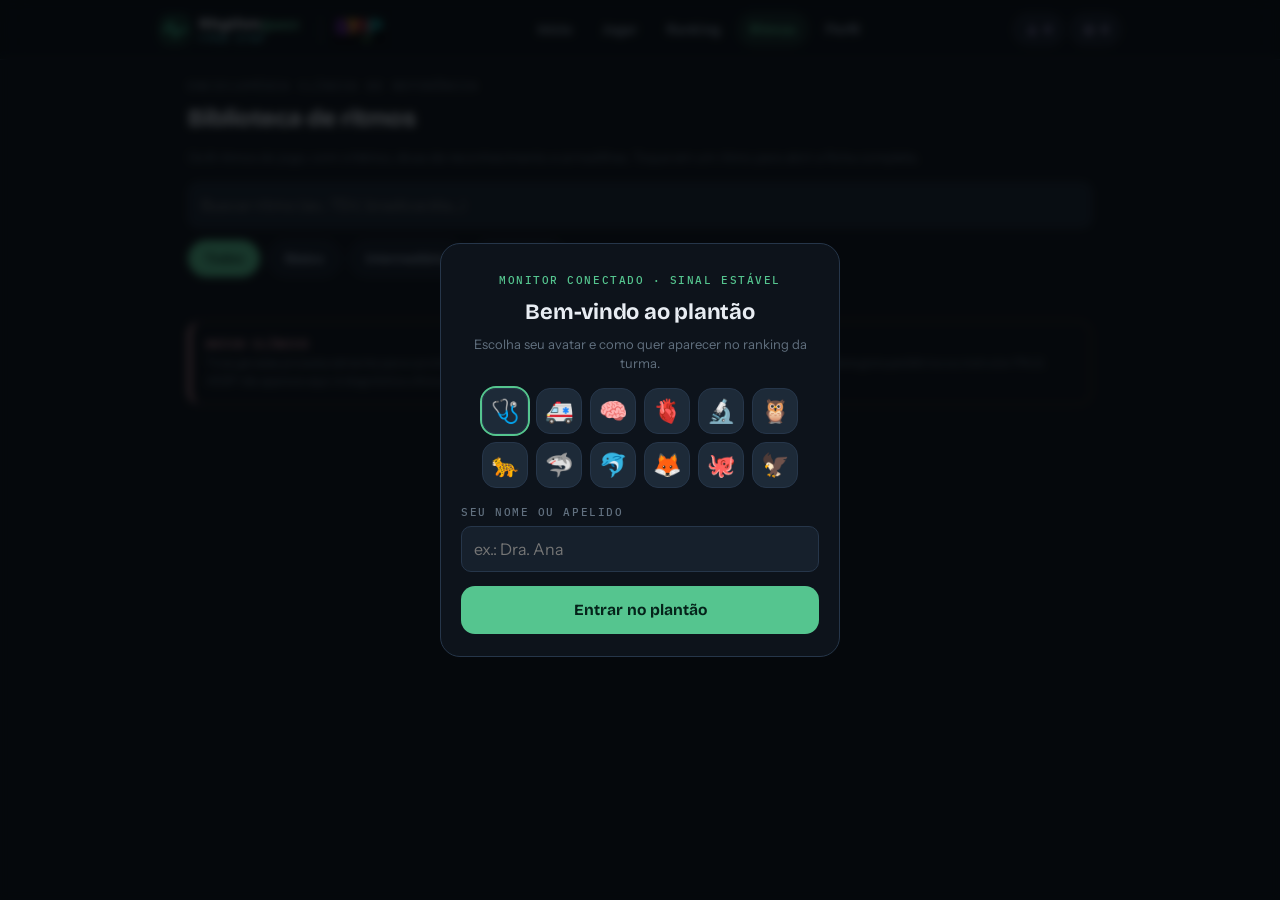
==== commit 558c1cdc: "Aplica co-branding STOP (paleta suave, sem amarelo/dourado) Direção visual da Sociedade Tocantinense" ====
--- a/biblioteca.html
+++ b/biblioteca.html
@@ -4,12 +4,12 @@
 <meta charset="utf-8">
 <meta name="viewport" content="width=device-width, initial-scale=1, viewport-fit=cover">
 <title>PALS Rhythm Quest · Biblioteca de ritmos</title>
-<meta name="theme-color" content="#070b10">
+<meta name="theme-color" content="#0A0E14">
 <link rel="preconnect" href="https://fonts.googleapis.com">
 <link rel="preconnect" href="https://fonts.gstatic.com" crossorigin>
 <link href="https://fonts.googleapis.com/css2?family=Bricolage+Grotesque:wght@400;600;700;800&family=IBM+Plex+Mono:wght@400;500;600&family=Instrument+Sans:wght@400;500;600;700&display=swap" rel="stylesheet">
 <link rel="stylesheet" href="css/style.css">
-<link rel="icon" href="data:image/svg+xml,%3Csvg xmlns='http://www.w3.org/2000/svg' viewBox='0 0 24 24'%3E%3Crect width='24' height='24' rx='6' fill='%23070b10'/%3E%3Cpath d='M3 12h4l2.5-6 4 12 2.5-6h5' stroke='%233af0ac' stroke-width='2' fill='none' stroke-linecap='round' stroke-linejoin='round'/%3E%3C/svg%3E">
+<link rel="icon" href="data:image/svg+xml,%3Csvg xmlns='http://www.w3.org/2000/svg' viewBox='0 0 24 24'%3E%3Crect width='24' height='24' rx='6' fill='%230A0E14'/%3E%3Cpath d='M3 12h4l2.5-6 4 12 2.5-6h5' stroke='%2346D6A2' stroke-width='2' fill='none' stroke-linecap='round' stroke-linejoin='round'/%3E%3C/svg%3E">
 </head>
 <body>
 
@@ -53,7 +53,7 @@
   ui.garantirPerfil(function () {
     render();
     // deep-link: biblioteca.html#tsv abre a ficha direto
-    var hash = location.hash.replace('#', '');
+    var hash = ((PRQ.route && PRQ.route.hash) || location.hash).replace('#', '');
     if (hash && PRQ.RHYTHMS[hash]) setTimeout(function () { abrirFicha(hash); }, 350);
   });
 
@@ -138,7 +138,7 @@
       '<div class="teachblock"><span class="microlabel txt-ok">Achados-chave</span><ul>' +
         r.achados.map(function (a) { return '<li>' + ui.esc(a) + '</li>'; }).join('') +
       '</ul></div>' +
-      '<div class="teachblock warn"><span class="microlabel txt-gold">Dicas de reconhecimento</span><ul>' +
+      '<div class="teachblock warn"><span class="microlabel txt-reward">Dicas de reconhecimento</span><ul>' +
         r.dicas.map(function (d) { return '<li>' + ui.esc(d) + '</li>'; }).join('') +
       '</ul></div>' +
       '<div class="teachblock trap"><span class="microlabel txt-bad">Armadilhas comuns</span><ul>' +
--- a/css/style.css
+++ b/css/style.css
@@ -1,33 +1,75 @@
 /* ============================================================
-   PALS Rhythm Quest · folha de estilo principal
-   Estética: monitor de UTI, escuro, sóbrio, clínico.
+   PALS Rhythm Quest · co-branding STOP
+   "Uma experiência educacional da STOP"
+   Estética: monitor de UTI preservada, paleta STOP dessaturada.
+   Sem amarelo, dourado ou laranja saturado. Verde do ECG separado
+   semanticamente do verde de acerto.
    ============================================================ */
 
 /* ---------- tokens ---------- */
 :root {
-  --bg: #070b10;
-  --bg-2: #0a1017;
-  --surface: #0e151d;
-  --surface-2: #121b25;
-  --surface-3: #172230;
-  --line: #1d2a38;
-  --line-soft: #16202b;
-
-  --ink: #e9eff5;
-  --ink-2: #a2b3c3;
-  --ink-3: #64778a;
-
-  --signal: #3af0ac;      /* traçado do ECG */
-  --ok: #2ad4a5;          /* acerto / primária */
-  --ok-ink: #06251c;
-  --info: #4f8cff;        /* casos / info */
-  --gold: #ffc64a;        /* moedas / combo */
-  --bad: #ff5a6a;         /* erro / crítico */
-
-  --ok-dim: rgba(42, 212, 165, 0.12);
-  --info-dim: rgba(79, 140, 255, 0.12);
-  --gold-dim: rgba(255, 198, 74, 0.12);
-  --bad-dim: rgba(255, 90, 106, 0.12);
+  /* ---- Paleta-marca STOP (dessaturada, fechada) ---- */
+  --stop-teal: #4BBEC1;         --stop-teal-soft: #7FCFD1;
+  --stop-purple: #9E82D6;       --stop-purple-soft: #B7A3E2;
+  --stop-coral: #E4788A;        --stop-coral-soft: #EFA3AF;
+  --stop-green: #55C58F;        --stop-green-soft: #86D7B0;
+  --stop-lavender: #C3B2E6;     --stop-lavender-soft: #D6CBEF;
+  --stop-petrol: #5E9EC9;       --stop-petrol-soft: #8FBBDA;
+  --stop-silver: #C6CFDA;       --stop-warm-white: #F3EEF7;
+
+  /* ---- Fundos e superfícies (tema escuro STOP) ---- */
+  --bg: #0A0E14;
+  --bg-2: #0D131B;
+  --surface: #111823;
+  --surface-2: #16202C;
+  --surface-3: #1D2A38;
+  --line: #26364A;
+  --line-soft: #1a2634;
+
+  --ink: #E8EDF3;
+  --ink-2: #9BA9B9;
+  --ink-3: #61707F;
+
+  /* ---- Tokens semânticos (um significado por cor) ---- */
+  --success: var(--stop-green);          /* acerto / conclusão */
+  --success-soft: var(--stop-green-soft);
+  --success-dim: rgba(85, 197, 143, 0.14);
+  --danger: var(--stop-coral);           /* erro / crítico / PCR */
+  --danger-soft: var(--stop-coral-soft);
+  --danger-dim: rgba(228, 120, 138, 0.14);
+  --information: var(--stop-petrol);     /* casos / contexto / clínico */
+  --information-soft: var(--stop-petrol-soft);
+  --information-dim: rgba(94, 158, 201, 0.14);
+  --progress: var(--stop-green);         /* barra de XP / mastery */
+  --institutional: var(--stop-teal);     /* selo / chancela STOP */
+  --institutional-dim: rgba(75, 190, 193, 0.14);
+  --nivel: var(--stop-purple);           /* níveis / progressão / especial */
+  --nivel-soft: var(--stop-purple-soft);
+  --nivel-dim: rgba(158, 130, 214, 0.14);
+  --reward: var(--stop-lavender);        /* moedas / XP / pódio / bônus */
+  --reward-soft: var(--stop-lavender-soft);
+  --reward-dim: rgba(195, 178, 230, 0.14);
+  --reward-ink: var(--stop-warm-white);
+  --streak: var(--stop-purple-soft);     /* sequência de dias (sem laranja) */
+  --streak-dim: rgba(183, 163, 226, 0.14);
+  --locked: #6B7C8E;                     /* bloqueado / indisponível */
+  --locked-dim: rgba(107, 124, 142, 0.14);
+
+  /* ---- Verde do ECG: variável própria, menos neon ---- */
+  --ecg-signal: #46D6A2;
+  --ecg-glow: rgba(70, 214, 162, 0.42);
+  --ecg-grid: rgba(70, 214, 162, 0.05);
+  --ecg-grid-strong: rgba(70, 214, 162, 0.09);
+
+  /* ---- Aliases de compatibilidade (não quebram componentes) ---- */
+  --ok: var(--success);
+  --ok-ink: #05231a;
+  --ok-dim: var(--success-dim);
+  --info: var(--information);
+  --info-dim: var(--information-dim);
+  --bad: var(--danger);
+  --bad-dim: var(--danger-dim);
+  --signal: var(--progress);             /* verde de UI/progresso, não o traçado */
 
   --font-display: "Bricolage Grotesque", "Avenir Next", "Trebuchet MS", sans-serif;
   --font-body: "Instrument Sans", -apple-system, "Segoe UI", Roboto, sans-serif;
@@ -39,7 +81,7 @@
 
   --pad-page: 18px;
   --nav-h: 66px;
-  --topbar-h: 56px;
+  --topbar-h: 60px;
 }
 
 /* ---------- reset ---------- */
@@ -68,7 +110,7 @@
   width: 100%;
 }
 input:focus, select:focus { outline: 2px solid var(--ok); outline-offset: 1px; }
-::selection { background: rgba(58, 240, 172, 0.25); }
+::selection { background: rgba(70, 214, 162, 0.25); }
 
 /* ---------- tipografia utilitária ---------- */
 .display { font-family: var(--font-display); font-weight: 700; letter-spacing: -0.01em; }
@@ -118,17 +160,48 @@
 .brand { display: flex; align-items: center; gap: 9px; min-width: 0; }
 .brand-pulse {
   width: 30px; height: 30px; border-radius: 9px; flex: none;
-  background: linear-gradient(145deg, #103326, #0b1f19);
-  border: 1px solid rgba(58, 240, 172, 0.35);
+  background: linear-gradient(145deg, #123a2c, #0c211b);
+  border: 1px solid rgba(70, 214, 162, 0.35);
   display: grid; place-items: center;
-  color: var(--signal);
-}
+  color: var(--ecg-signal);
+}
+.brand-lock { display: flex; flex-direction: column; min-width: 0; line-height: 1.05; }
 .brand-name {
   font-family: var(--font-display);
   font-size: 15.5px; font-weight: 700; letter-spacing: 0.01em;
   white-space: nowrap;
 }
-.brand-name small { color: var(--ok); }
+.brand-name small { color: var(--success); }
+/* logo STOP compacta ao lado da marca (só desktop; base fica antes da media query) */
+.brand-desktop-logo {
+  display: none; height: 26px; width: auto; margin-left: 12px;
+  padding-left: 12px; border-left: 1px solid var(--line);
+  opacity: 0.92; flex: none;
+}
+/* selo institucional discreto: "por STOP" (nunca a logo completa no header) */
+.brand-by {
+  display: inline-flex; align-items: center; gap: 4px;
+  font-family: var(--font-mono); font-size: 8.5px; font-weight: 600;
+  letter-spacing: 0.14em; text-transform: uppercase;
+  color: var(--institutional);
+  white-space: nowrap;
+}
+.brand-by::before {
+  content: ""; width: 4px; height: 4px; border-radius: 50%;
+  background: var(--institutional); flex: none;
+}
+/* selo textual STOP para telas de concentração (perguntas): nunca a logo */
+.stop-seal {
+  display: inline-flex; align-items: center; gap: 5px;
+  font-family: var(--font-mono); font-size: 10px; font-weight: 600;
+  letter-spacing: 0.16em; text-transform: uppercase;
+  color: var(--institutional);
+}
+.stop-seal::before {
+  content: ""; width: 5px; height: 5px; border-radius: 50%;
+  background: var(--institutional); flex: none;
+  box-shadow: 0 0 7px rgba(75, 190, 193, 0.6);
+}
 .topbar-stats { display: flex; align-items: center; gap: 8px; }
 .stat-pill {
   display: inline-flex; align-items: center; gap: 5px;
@@ -140,8 +213,8 @@
   white-space: nowrap;
 }
 .stat-pill .ic { width: 14px; height: 14px; }
-.stat-pill.coins { color: var(--gold); border-color: rgba(255, 198, 74, 0.3); }
-.stat-pill.streak { color: #ff9e6b; border-color: rgba(255, 158, 107, 0.3); }
+.stat-pill.coins { color: var(--reward); border-color: rgba(195, 178, 230, 0.3); }
+.stat-pill.streak { color: var(--streak); border-color: rgba(183, 163, 226, 0.3); }
 
 /* navegação inferior */
 .bottomnav {
@@ -202,12 +275,12 @@
 .scope-label {
   position: absolute; top: 8px; left: 10px; z-index: 2;
   font-family: var(--font-mono); font-size: 10px; letter-spacing: 0.16em;
-  text-transform: uppercase; color: rgba(58, 240, 172, 0.55);
+  text-transform: uppercase; color: rgba(70, 214, 162, 0.55);
 }
 .scope-hr {
   position: absolute; top: 8px; right: 10px; z-index: 2;
   font-family: var(--font-mono); font-size: 11px; font-weight: 600;
-  color: rgba(58, 240, 172, 0.8);
+  color: rgba(70, 214, 162, 0.8);
   display: flex; align-items: center; gap: 5px;
 }
 .scope-hr .beat-heart { color: var(--signal); animation: heartbeat 1s infinite; display: inline-block; }
@@ -253,10 +326,13 @@
   background: var(--surface-2);
   white-space: nowrap;
 }
-.chip.ok { color: var(--ok); border-color: rgba(42,212,165,0.35); background: var(--ok-dim); }
-.chip.info { color: #8ab2ff; border-color: rgba(79,140,255,0.35); background: var(--info-dim); }
-.chip.gold { color: var(--gold); border-color: rgba(255,198,74,0.35); background: var(--gold-dim); }
-.chip.bad { color: var(--bad); border-color: rgba(255,90,106,0.35); background: var(--bad-dim); }
+.chip.ok { color: var(--success); border-color: rgba(85,197,143,0.4); background: var(--success-dim); }
+.chip.info { color: var(--information-soft); border-color: rgba(94,158,201,0.4); background: var(--info-dim); }
+.chip.reward { color: var(--reward); border-color: rgba(195,178,230,0.45); background: var(--reward-dim); }
+.chip.bad { color: var(--danger); border-color: rgba(228,120,138,0.4); background: var(--bad-dim); }
+.chip.institutional { color: var(--institutional); border-color: rgba(75,190,193,0.45); background: var(--institutional-dim); }
+.chip.nivel { color: var(--nivel-soft); border-color: rgba(158,130,214,0.45); background: var(--nivel-dim); }
+.chip.locked { color: var(--locked); border-color: rgba(107,124,142,0.4); background: var(--locked-dim); }
 
 .chiprow { display: flex; flex-wrap: wrap; gap: 6px; }
 
@@ -286,8 +362,8 @@
 }
 .xpbar-fill {
   height: 100%; border-radius: 999px;
-  background: linear-gradient(90deg, #1fae87, var(--signal));
-  box-shadow: 0 0 12px rgba(58, 240, 172, 0.4);
+  background: linear-gradient(90deg, #3E9E77, var(--progress));
+  box-shadow: 0 0 10px rgba(85, 197, 143, 0.32);
   transition: width 0.9s cubic-bezier(0.22, 1, 0.36, 1);
   min-width: 6px;
 }
@@ -296,10 +372,11 @@
 .meter { height: 8px; border-radius: 999px; background: var(--surface-3); overflow: hidden; }
 .meter > i {
   display: block; height: 100%; border-radius: 999px;
-  background: var(--ok);
+  background: var(--progress);
   transition: width 0.6s ease;
 }
-.meter.gold > i { background: var(--gold); }
+.meter.reward > i { background: var(--reward); }
+.meter.nivel > i { background: var(--nivel); }
 .meter.info > i { background: var(--info); }
 .meter.bad > i { background: var(--bad); }
 
@@ -309,17 +386,28 @@
   border-radius: var(--r-lg);
   border: 1px solid var(--line-soft);
   background:
-    radial-gradient(120% 140% at 85% -20%, rgba(42, 212, 165, 0.14), transparent 55%),
+    radial-gradient(120% 140% at 85% -20%, rgba(85, 197, 143, 0.14), transparent 55%),
     var(--surface);
   padding: 20px 18px 18px;
   overflow: hidden;
 }
-.hero .microlabel { color: rgba(58, 240, 172, 0.6); display: flex; align-items: center; gap: 7px; }
+.hero .microlabel { color: rgba(70, 214, 162, 0.6); display: flex; align-items: center; gap: 7px; }
 .hero .live-dot {
   width: 7px; height: 7px; border-radius: 50%;
-  background: var(--signal);
-  box-shadow: 0 0 10px var(--signal);
+  background: var(--ecg-signal);
+  box-shadow: 0 0 10px var(--ecg-signal);
   animation: blink 2.2s infinite;
+}
+/* assinatura de co-branding no hero */
+.hero-signature {
+  display: inline-flex; align-items: center; gap: 7px;
+  margin-top: 14px;
+  font-family: var(--font-mono); font-size: 10.5px; font-weight: 600;
+  letter-spacing: 0.14em; text-transform: uppercase;
+  color: var(--institutional);
+}
+.hero-signature::before {
+  content: ""; width: 16px; height: 1px; background: rgba(75, 190, 193, 0.5); flex: none;
 }
 @keyframes blink { 0%, 100% { opacity: 1; } 50% { opacity: 0.35; } }
 .hero h1 {
@@ -354,7 +442,7 @@
 .levelbubble {
   flex: none; text-align: center;
   font-family: var(--font-mono);
-  border: 1px solid rgba(42, 212, 165, 0.4);
+  border: 1px solid rgba(85, 197, 143, 0.4);
   background: var(--ok-dim);
   border-radius: 12px; padding: 6px 12px;
 }
@@ -376,10 +464,10 @@
 }
 .stat-tile b small { font-size: 12px; color: var(--ink-3); font-weight: 500; }
 .stat-tile span { font-size: 11px; color: var(--ink-3); letter-spacing: 0.03em; }
-.stat-tile.t-ok b { color: var(--signal); }
-.stat-tile.t-gold b { color: var(--gold); }
-.stat-tile.t-fire b { color: #ff9e6b; }
-.stat-tile.t-info b { color: #8ab2ff; }
+.stat-tile.t-ok b { color: var(--success); }
+.stat-tile.t-reward b { color: var(--reward); }
+.stat-tile.t-fire b { color: var(--streak); }
+.stat-tile.t-info b { color: var(--information-soft); }
 
 /* ---------- cards de modo ---------- */
 .modegrid { display: grid; gap: 12px; }
@@ -477,10 +565,10 @@
 .hud-box .microlabel { font-size: 9px; display: block; }
 .hud-box b { font-family: var(--font-mono); font-size: 17px; font-weight: 600; }
 .hud-box.h-xp b { color: var(--signal); }
-.hud-box.h-coin b { color: var(--gold); }
+.hud-box.h-coin b { color: var(--reward); }
 .hud-box.h-combo b { color: var(--ink); }
-.hud-box.h-combo.hot { border-color: rgba(255, 198, 74, 0.5); background: var(--gold-dim); }
-.hud-box.h-combo.hot b { color: var(--gold); }
+.hud-box.h-combo.hot { border-color: rgba(195, 178, 230, 0.5); background: var(--reward-dim); }
+.hud-box.h-combo.hot b { color: var(--reward); }
 .hud-box.h-combo.hot.shake { animation: comboshake 0.35s ease; }
 @keyframes comboshake {
   0%, 100% { transform: translateX(0); }
@@ -492,9 +580,9 @@
 .timer-ring { position: relative; width: 54px; height: 54px; flex: none; }
 .timer-ring svg { width: 100%; height: 100%; transform: rotate(-90deg); }
 .timer-ring .track { stroke: var(--surface-3); }
-.timer-ring .arc { stroke: var(--ok); transition: stroke 0.3s; }
-.timer-ring.warn .arc { stroke: var(--gold); }
-.timer-ring.danger .arc { stroke: var(--bad); }
+.timer-ring .arc { stroke: var(--success); transition: stroke 0.3s; }
+.timer-ring.warn .arc { stroke: var(--information); }
+.timer-ring.danger .arc { stroke: var(--danger); }
 .timer-ring b {
   position: absolute; inset: 0;
   display: grid; place-items: center;
@@ -533,8 +621,8 @@
 }
 .answer-btn.faded { opacity: 0.35; }
 @keyframes pulse-ok {
-  0% { box-shadow: 0 0 0 0 rgba(42, 212, 165, 0.5); }
-  100% { box-shadow: 0 0 0 16px rgba(42, 212, 165, 0); }
+  0% { box-shadow: 0 0 0 0 rgba(85, 197, 143, 0.5); }
+  100% { box-shadow: 0 0 0 16px rgba(85, 197, 143, 0); }
 }
 @keyframes wrongshake {
   0%, 100% { transform: translateX(0); }
@@ -551,7 +639,7 @@
   padding: 14px;
   margin-bottom: 12px;
 }
-.casecard .microlabel { color: #8ab2ff; margin-bottom: 6px; display: block; }
+.casecard .microlabel { color: var(--information-soft); margin-bottom: 6px; display: block; }
 .casecard p { font-size: 14px; color: var(--ink-2); line-height: 1.5; }
 .casecard p b { color: var(--ink); }
 .case-vitals { display: flex; flex-wrap: wrap; gap: 6px; margin-top: 10px; }
@@ -586,8 +674,8 @@
   padding: 13px 14px; border-radius: var(--r-md);
   margin-bottom: 14px;
 }
-.verdict.ok { background: var(--ok-dim); border: 1px solid rgba(42, 212, 165, 0.35); }
-.verdict.bad { background: var(--bad-dim); border: 1px solid rgba(255, 90, 106, 0.3); }
+.verdict.ok { background: var(--ok-dim); border: 1px solid rgba(85, 197, 143, 0.35); }
+.verdict.bad { background: var(--bad-dim); border: 1px solid rgba(228, 120, 138, 0.35); }
 .verdict-icon {
   width: 40px; height: 40px; flex: none; border-radius: 50%;
   display: grid; place-items: center;
@@ -608,8 +696,8 @@
 .gain b { font-family: var(--font-mono); font-size: 16.5px; display: block; }
 .gain span { font-size: 10px; color: var(--ink-3); letter-spacing: 0.06em; text-transform: uppercase; }
 .gain.g-xp b { color: var(--signal); }
-.gain.g-coin b { color: var(--gold); }
-.gain.g-speed b { color: #8ab2ff; }
+.gain.g-coin b { color: var(--reward); }
+.gain.g-speed b { color: var(--information-soft); }
 .gain.g-neg b { color: var(--bad); }
 
 .teachblock { margin-bottom: 13px; }
@@ -624,17 +712,17 @@
   width: 6px; height: 6px; border-radius: 2px;
   background: var(--ok);
 }
-.teachblock.warn li::before { background: var(--gold); border-radius: 50%; }
+.teachblock.warn li::before { background: var(--information); border-radius: 50%; }
 .teachblock.trap li::before { background: var(--bad); border-radius: 50%; }
 .tipbox {
-  background: var(--gold-dim);
-  border: 1px solid rgba(255, 198, 74, 0.25);
+  background: var(--information-dim);
+  border: 1px solid rgba(94, 158, 201, 0.28);
   border-radius: var(--r-md);
   padding: 12px 14px;
-  font-size: 13.5px; color: #ffd98a; line-height: 1.5;
+  font-size: 13.5px; color: #c4dbec; line-height: 1.5;
   margin-bottom: 14px;
 }
-.tipbox b { color: var(--gold); }
+.tipbox b { color: var(--information-soft); }
 .compare {
   display: grid; grid-template-columns: 1fr 1fr; gap: 8px; margin-bottom: 14px;
 }
@@ -642,8 +730,8 @@
   border-radius: var(--r-md); padding: 10px 12px;
   font-size: 13px; line-height: 1.3;
 }
-.compare .yours { background: var(--bad-dim); border: 1px solid rgba(255, 90, 106, 0.3); }
-.compare .right { background: var(--ok-dim); border: 1px solid rgba(42, 212, 165, 0.3); }
+.compare .yours { background: var(--bad-dim); border: 1px solid rgba(228, 120, 138, 0.35); }
+.compare .right { background: var(--ok-dim); border: 1px solid rgba(85, 197, 143, 0.3); }
 .compare .microlabel { font-size: 9px; display: block; margin-bottom: 3px; }
 .compare .yours .microlabel { color: var(--bad); }
 .compare .right .microlabel { color: var(--ok); }
@@ -671,7 +759,7 @@
 }
 .bonusline:last-child { border-bottom: 0; }
 .bonusline b { font-family: var(--font-mono); color: var(--signal); }
-.bonusline b.gold { color: var(--gold); }
+.bonusline b.reward { color: var(--reward); }
 
 /* ---------- ranking ---------- */
 .podium { display: grid; grid-template-columns: 1fr 1.15fr 1fr; gap: 10px; align-items: end; margin-bottom: 16px; }
@@ -684,8 +772,8 @@
   position: relative;
 }
 .podium-card.first {
-  border-color: rgba(255, 198, 74, 0.4);
-  background: linear-gradient(180deg, rgba(255, 198, 74, 0.1), transparent 65%), var(--surface);
+  border-color: rgba(195, 178, 230, 0.4);
+  background: linear-gradient(180deg, rgba(195, 178, 230, 0.1), transparent 65%), var(--surface);
   padding-top: 20px; padding-bottom: 16px;
 }
 .podium-medal {
@@ -696,13 +784,13 @@
   border: 1px solid var(--line);
   background: var(--surface-3); color: var(--ink-2);
 }
-.podium-card.first .podium-medal { background: var(--gold); color: #3a2800; border-color: var(--gold); }
-.podium-card.second .podium-medal { background: #c8d4e0; color: #232c36; border-color: #c8d4e0; }
-.podium-card.third .podium-medal { background: #d29a6b; color: #3a2410; border-color: #d29a6b; }
+.podium-card.first .podium-medal { background: var(--reward); color: #2c2340; border-color: var(--reward); }
+.podium-card.second .podium-medal { background: var(--stop-silver); color: #232c36; border-color: var(--stop-silver); }
+.podium-card.third .podium-medal { background: var(--stop-coral-soft); color: #3a1f24; border-color: var(--stop-coral-soft); }
 .podium-card .avatar { margin: 2px auto 7px; width: 44px; height: 44px; font-size: 22px; border-radius: 14px; }
 .podium-card.first .avatar { width: 54px; height: 54px; font-size: 27px; }
 .podium-name { font-size: 12.5px; font-weight: 700; white-space: nowrap; overflow: hidden; text-overflow: ellipsis; }
-.podium-pts { font-family: var(--font-mono); font-size: 12px; color: var(--gold); margin-top: 2px; }
+.podium-pts { font-family: var(--font-mono); font-size: 12px; color: var(--reward); margin-top: 2px; }
 
 .ranklist { display: flex; flex-direction: column; }
 .rankrow {
@@ -719,7 +807,7 @@
 .rankpts { font-family: var(--font-mono); font-size: 13.5px; font-weight: 600; color: var(--ink-2); }
 .rankrow.me {
   background: var(--ok-dim);
-  border: 1px solid rgba(42, 212, 165, 0.35);
+  border: 1px solid rgba(85, 197, 143, 0.35);
   border-radius: var(--r-md);
   margin: 4px 0;
 }
@@ -751,19 +839,35 @@
   border: 1px solid var(--line);
 }
 .badgetile.unlocked .badge-emoji {
-  background: linear-gradient(150deg, rgba(255, 198, 74, 0.2), rgba(255, 198, 74, 0.05));
-  border-color: rgba(255, 198, 74, 0.45);
-  box-shadow: 0 0 18px rgba(255, 198, 74, 0.12);
+  background: linear-gradient(150deg, rgba(195, 178, 230, 0.2), rgba(195, 178, 230, 0.05));
+  border-color: rgba(195, 178, 230, 0.45);
+  box-shadow: 0 0 18px rgba(195, 178, 230, 0.12);
 }
 .badgetile.locked .badge-emoji { filter: grayscale(1); opacity: 0.4; }
 .badgetile h4 { font-family: var(--font-display); font-size: 14px; font-weight: 700; line-height: 1.2; }
 .badgetile .microlabel { font-size: 9px; margin-top: 5px; display: block; }
-.badgetile.unlocked .microlabel { color: var(--gold); }
+.badgetile.unlocked .microlabel { color: var(--reward); }
 .badgetile .meter { margin-top: 9px; }
 .badgetile.fresh .badge-emoji { animation: badgeflip 0.9s cubic-bezier(0.34, 1.56, 0.64, 1); }
 @keyframes badgeflip {
   0% { transform: rotateY(180deg) scale(0.6); opacity: 0; }
   100% { transform: rotateY(0) scale(1); opacity: 1; }
+}
+/* emblema chancelado pela STOP: moldura roxo + turquesa, sem dourado */
+.badgetile.special { border-color: rgba(75, 190, 193, 0.4); }
+.badgetile.special.unlocked .badge-emoji {
+  background: linear-gradient(150deg, rgba(158, 130, 214, 0.22), rgba(75, 190, 193, 0.14));
+  border-color: rgba(75, 190, 193, 0.5);
+  box-shadow: 0 0 18px rgba(75, 190, 193, 0.14);
+}
+.badge-stoptag {
+  display: inline-flex; align-items: center; gap: 4px;
+  margin-top: 6px;
+  font-family: var(--font-mono); font-size: 8.5px; font-weight: 600;
+  letter-spacing: 0.12em; text-transform: uppercase;
+  color: var(--institutional);
+  border: 1px solid rgba(75, 190, 193, 0.4);
+  border-radius: 999px; padding: 2px 7px;
 }
 
 /* ---------- biblioteca ---------- */
@@ -793,7 +897,7 @@
 /* dificuldade */
 .diff { display: inline-flex; gap: 3px; align-items: center; }
 .diff i { width: 6px; height: 6px; border-radius: 2px; background: var(--surface-3); }
-.diff i.on { background: var(--gold); }
+.diff i.on { background: var(--reward); }
 
 /* ---------- dashboard ---------- */
 .masteryrow { display: flex; align-items: center; gap: 12px; padding: 9px 0; }
@@ -859,8 +963,9 @@
   box-shadow: 0 10px 30px rgba(0, 0, 0, 0.45);
   animation: toastin 0.35s cubic-bezier(0.34, 1.3, 0.64, 1);
 }
-.toast.gold { border-color: rgba(255, 198, 74, 0.4); color: var(--gold); }
-.toast.ok { border-color: rgba(42, 212, 165, 0.4); color: var(--ok); }
+.toast.reward { border-color: rgba(195, 178, 230, 0.45); color: var(--reward); }
+.toast.ok { border-color: rgba(85, 197, 143, 0.4); color: var(--success); }
+.toast.institutional { border-color: rgba(75, 190, 193, 0.45); color: var(--institutional); }
 @keyframes toastin {
   from { opacity: 0; transform: translateY(-12px) scale(0.92); }
   to { opacity: 1; transform: translateY(0) scale(1); }
@@ -873,11 +978,11 @@
 .coin-p {
   position: absolute;
   font-family: var(--font-mono); font-size: 15px; font-weight: 700;
-  color: var(--gold);
-  text-shadow: 0 0 10px rgba(255, 198, 74, 0.5);
+  color: var(--reward);
+  text-shadow: 0 0 10px rgba(195, 178, 230, 0.5);
   animation: coinfly 0.95s cubic-bezier(0.2, 0.7, 0.4, 1) forwards;
 }
-.coin-p.xp { color: var(--signal); text-shadow: 0 0 10px rgba(58, 240, 172, 0.5); }
+.coin-p.xp { color: var(--stop-silver); text-shadow: 0 0 10px rgba(198, 207, 218, 0.5); }
 @keyframes coinfly {
   0% { opacity: 0; transform: translate(0, 0) scale(0.6); }
   15% { opacity: 1; transform: translate(var(--dx0, 0), -14px) scale(1.15); }
@@ -887,18 +992,20 @@
 /* ---------- aviso clínico ---------- */
 .disclaimer {
   margin-top: 26px;
-  border: 1px dashed rgba(255, 198, 74, 0.3);
+  border: 1px solid rgba(228, 120, 138, 0.3);
+  border-left: 3px solid var(--stop-coral-soft);
   border-radius: var(--r-md);
   padding: 13px 15px;
   font-size: 12px; color: var(--ink-3); line-height: 1.55;
 }
-.disclaimer b { color: var(--gold); font-family: var(--font-mono); font-size: 11px; letter-spacing: 0.08em; text-transform: uppercase; }
+.disclaimer b { color: var(--stop-coral-soft); font-family: var(--font-mono); font-size: 11px; letter-spacing: 0.08em; text-transform: uppercase; }
 
 /* ---------- util ---------- */
 .mt-0 { margin-top: 0; } .mt-8 { margin-top: 8px; } .mt-14 { margin-top: 14px; } .mt-20 { margin-top: 20px; }
 .mb-8 { margin-bottom: 8px; } .mb-14 { margin-bottom: 14px; }
 .muted { color: var(--ink-3); } .small { font-size: 13px; }
-.txt-ok { color: var(--ok); } .txt-gold { color: var(--gold); } .txt-bad { color: var(--bad); } .txt-info { color: #8ab2ff; }
+.txt-ok { color: var(--success); } .txt-reward { color: var(--reward); } .txt-bad { color: var(--danger); } .txt-info { color: var(--information-soft); }
+.txt-institutional { color: var(--institutional); } .txt-nivel { color: var(--nivel-soft); }
 .row { display: flex; align-items: center; gap: 10px; }
 .grow { flex: 1; min-width: 0; }
 .center { text-align: center; }
@@ -906,6 +1013,98 @@
 
 /* contagem animada */
 .countup { font-variant-numeric: tabular-nums; }
+
+/* ---------- splash institucional (só no primeiro acesso) ---------- */
+.splash {
+  position: fixed; inset: 0; z-index: 200;
+  display: flex; flex-direction: column; align-items: center; justify-content: center;
+  gap: 20px; padding: 32px;
+  background:
+    radial-gradient(120% 90% at 50% 30%, rgba(75, 190, 193, 0.08), transparent 60%),
+    var(--bg);
+  text-align: center;
+  transition: opacity 0.5s ease;
+}
+.splash.out { opacity: 0; pointer-events: none; }
+.splash-apresenta {
+  font-family: var(--font-mono); font-size: 11px; font-weight: 500;
+  letter-spacing: 0.24em; text-transform: uppercase; color: var(--ink-3);
+  opacity: 0; animation: splashUp 0.55s ease 0.15s forwards;
+}
+.splash-logo {
+  width: min(240px, 62vw); height: auto;
+  opacity: 0; animation: splashUp 0.6s ease 0.35s forwards;
+}
+.splash-game {
+  opacity: 0; animation: splashUp 0.6s ease 0.85s forwards;
+}
+.splash-game h1 {
+  font-family: var(--font-display); font-weight: 800;
+  font-size: clamp(24px, 7vw, 32px); letter-spacing: -0.015em; color: var(--ink);
+}
+.splash-game .brand-by { justify-content: center; margin-top: 6px; font-size: 10px; }
+.splash-line {
+  font-size: 13px; color: var(--ink-2); max-width: 34ch;
+  opacity: 0; animation: splashUp 0.6s ease 1.1s forwards;
+}
+.splash-skip {
+  position: absolute; top: calc(16px + env(safe-area-inset-top, 0)); right: 18px;
+  font-family: var(--font-mono); font-size: 12px; font-weight: 600;
+  color: var(--ink-3);
+  border: 1px solid var(--line); border-radius: 999px;
+  padding: 7px 14px; min-height: 40px;
+}
+.splash-skip:hover { color: var(--ink); border-color: var(--ink-3); }
+@keyframes splashUp {
+  from { opacity: 0; transform: translateY(8px); }
+  to { opacity: 1; transform: translateY(0); }
+}
+
+/* ---------- Desafio STOP da semana ---------- */
+.challenge {
+  position: relative;
+  border-radius: var(--r-lg);
+  border: 1px solid rgba(75, 190, 193, 0.28);
+  background:
+    radial-gradient(130% 120% at 100% 0%, rgba(75, 190, 193, 0.12), transparent 55%),
+    var(--surface);
+  padding: 18px;
+  overflow: hidden;
+}
+.challenge-head { display: flex; align-items: center; gap: 10px; margin-bottom: 12px; }
+.challenge-mark {
+  width: 40px; height: 40px; flex: none; border-radius: 12px;
+  display: grid; place-items: center;
+  background: var(--institutional-dim);
+  border: 1px solid rgba(75, 190, 193, 0.4);
+  color: var(--institutional);
+}
+.challenge-head .grow .microlabel { color: var(--institutional); }
+.challenge-head h3 { font-family: var(--font-display); font-size: 17px; font-weight: 700; }
+.challenge-strip { height: 74px; margin: 12px 0; }
+.challenge-meta { display: flex; flex-wrap: wrap; gap: 6px; margin-bottom: 14px; }
+.challenge-cta { display: flex; align-items: center; gap: 10px; }
+.challenge-cta .btn { flex: 1; }
+.challenge-reward {
+  font-family: var(--font-mono); font-size: 11.5px; color: var(--reward);
+  white-space: nowrap;
+}
+
+/* ---------- rodapé institucional ---------- */
+.instfooter {
+  margin-top: 30px;
+  border-top: 1px solid var(--line-soft);
+  padding-top: 22px;
+  display: flex; flex-direction: column; gap: 14px;
+}
+.instfooter-brand { display: flex; align-items: center; gap: 13px; }
+.instfooter-logo { width: 72px; height: auto; flex: none; }
+.instfooter-org .microlabel { color: var(--institutional); display: block; margin-bottom: 2px; }
+.instfooter-org b {
+  font-family: var(--font-display); font-size: 14.5px; font-weight: 700;
+  color: var(--ink); line-height: 1.25; display: block;
+}
+.instfooter-org span { font-size: 12px; color: var(--ink-3); }
 
 /* ---------- responsivo: tablet / desktop ---------- */
 @media (min-width: 760px) {
@@ -929,6 +1128,16 @@
   .dash-cols { display: grid; grid-template-columns: 1fr 1fr; gap: 14px; align-items: start; }
   .dash-cols .card + .card { margin-top: 0; }
   .sheet { max-width: 620px; border-radius: 22px; bottom: 24px; border-bottom: 1px solid var(--line); }
+  /* no desktop o selo STOP ganha espaço ao lado da marca */
+  .brand-by { font-size: 9.5px; }
+  .brand-desktop-logo { display: block; }
+}
+
+/* small screens: proteger moedas e sequência de overflow no header */
+@media (max-width: 400px) {
+  .brand-by { display: none; }
+  .brand-name { font-size: 15px; }
+  .stat-pill { font-size: 12px; padding: 5px 9px; }
 }
 
 /* links de navegação no topo (desktop) */
@@ -938,7 +1147,7 @@
   padding: 7px 13px; border-radius: 999px;
 }
 .topnav-links a:hover { background: var(--surface-2); color: var(--ink); }
-.topnav-links a.active { color: var(--signal); background: var(--ok-dim); }
+.topnav-links a.active { color: var(--success); background: var(--ok-dim); }
 
 /* redução de movimento */
 @media (prefers-reduced-motion: reduce) {
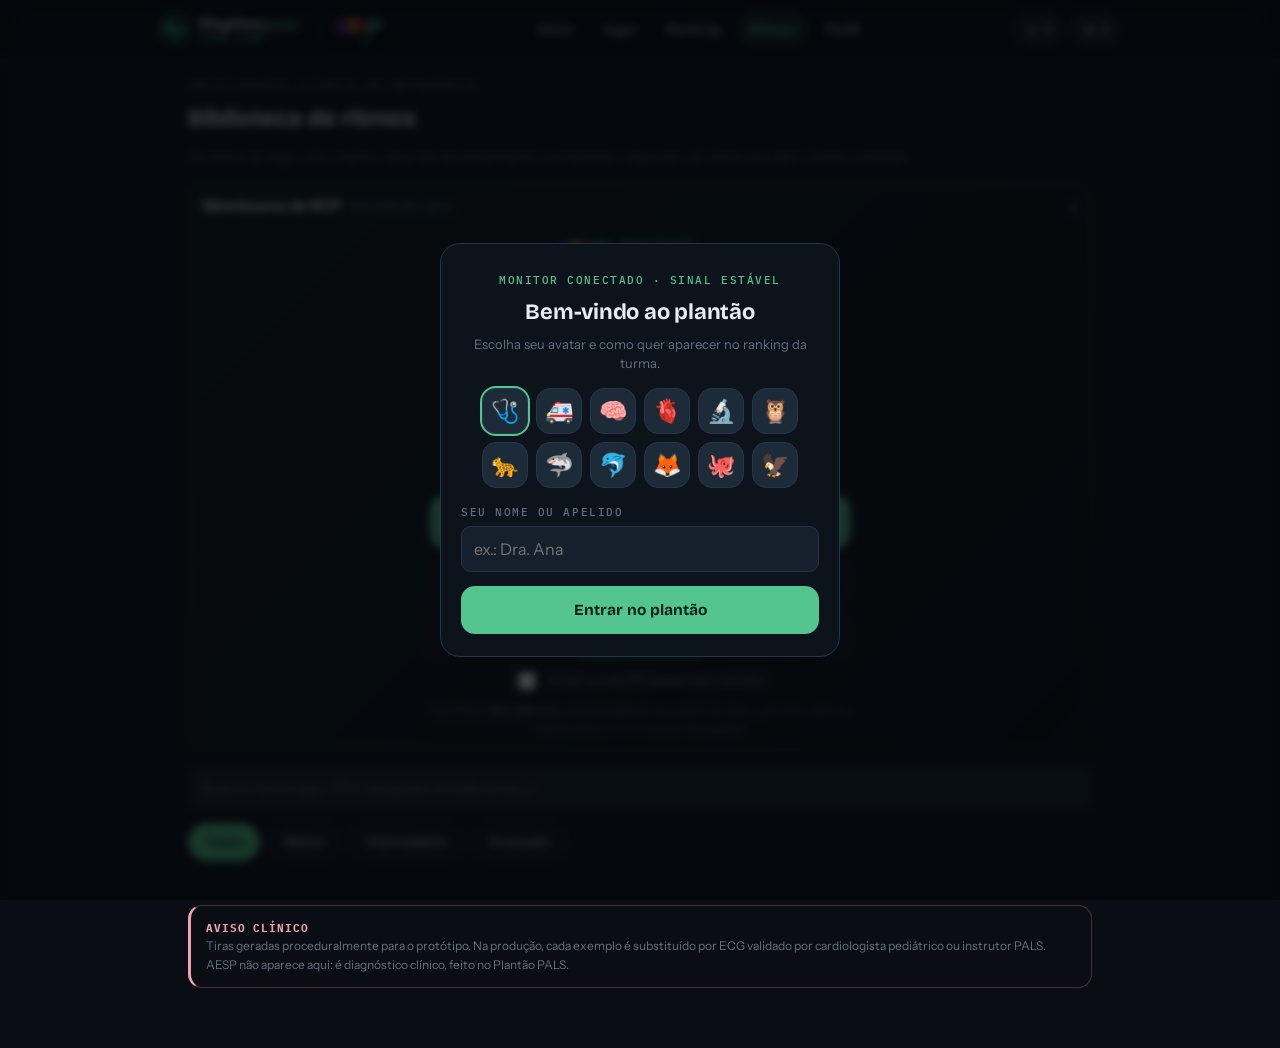
==== commit cbafdffc: "Adiciona metronomo de RCP (com logo STOP) e bloqueios AV na biblioteca Metronomo de RCP: - component" ====
--- a/biblioteca.html
+++ b/biblioteca.html
@@ -5,6 +5,12 @@
 <meta name="viewport" content="width=device-width, initial-scale=1, viewport-fit=cover">
 <title>PALS Rhythm Quest · Biblioteca de ritmos</title>
 <meta name="theme-color" content="#0A0E14">
+<meta name="mobile-web-app-capable" content="yes">
+<meta name="apple-mobile-web-app-capable" content="yes">
+<meta name="apple-mobile-web-app-status-bar-style" content="black-translucent">
+<meta name="apple-mobile-web-app-title" content="Rhythm Quest">
+<link rel="manifest" href="manifest.webmanifest">
+<link rel="apple-touch-icon" href="assets/icons/apple-touch-icon.png">
 <link rel="preconnect" href="https://fonts.googleapis.com">
 <link rel="preconnect" href="https://fonts.gstatic.com" crossorigin>
 <link href="https://fonts.googleapis.com/css2?family=Bricolage+Grotesque:wght@400;600;700;800&family=IBM+Plex+Mono:wght@400;500;600&family=Instrument+Sans:wght@400;500;600;700&display=swap" rel="stylesheet">
@@ -20,9 +26,14 @@
       <h2 class="section-title" style="font-size:24px;margin-top:4px">Biblioteca de ritmos</h2>
     </div>
   </div>
-  <p class="small muted mb-14">Os 8 ritmos do jogo, com critérios, dicas de reconhecimento e armadilhas. Toque em um ritmo para abrir a ficha completa.</p>
+  <p class="small muted mb-14">Os ritmos do jogo, com critérios, dicas de reconhecimento e armadilhas. Toque em um ritmo para abrir a ficha completa.</p>
 
-  <input id="lib-busca" placeholder="Buscar ritmo (ex.: TSV, bradicardia...)" autocomplete="off" style="margin-bottom:12px">
+  <details class="lib-metro" open>
+    <summary>Metrônomo de RCP <span>100–120/min · guia</span></summary>
+    <div id="lib-metro-host" class="mt-14"></div>
+  </details>
+
+  <input id="lib-busca" placeholder="Buscar ritmo (ex.: TSV, bloqueio, bradicardia...)" autocomplete="off" style="margin-bottom:12px">
   <div class="filters mb-14" id="lib-filters">
     <button class="filter-btn active" data-f="todos">Todos</button>
     <button class="filter-btn" data-f="basico">Básico</button>
@@ -43,10 +54,12 @@
 <script src="js/ecg.js"></script>
 <script src="js/state.js"></script>
 <script src="js/ui.js"></script>
+<script src="js/metronome.js"></script>
 <script>
 (function () {
   var ui = PRQ.ui, st = PRQ.state;
   ui.renderShell();
+  if (PRQ.metro) PRQ.metro.create(document.getElementById('lib-metro-host'), { bpm: 110 });
   var filtro = 'todos', busca = '';
   var liveDetalhe = null;
 
@@ -71,7 +84,8 @@
   });
 
   function fcExemplo(r) {
-    var mapa = { sinusal: 104, bradicardia: 48, taqsinusal: 178, tsv: 236, tv: 184, fv: 0, assistolia: 0, bavt: 42 };
+    var mapa = { sinusal: 104, bradicardia: 48, taqsinusal: 178, tsv: 236, tv: 184, fv: 0, assistolia: 0, bavt: 42,
+      bav1: 74, bav2mobitz1: 78, bav2mobitz2: 82 };
     return mapa[r.id] || 100;
   }
 
--- a/css/style.css
+++ b/css/style.css
@@ -1153,3 +1153,423 @@
 @media (prefers-reduced-motion: reduce) {
   *, *::before, *::after { animation-duration: 0.01ms !important; transition-duration: 0.01ms !important; }
 }
+
+/* ============================================================
+   MONITOR DE SIMULAÇÃO (modo apresentador) · monitor.html
+   ============================================================ */
+body.mon-page { background: #05080c; }
+.mon-wrap { max-width: 1160px; margin: 0 auto; padding: 12px 14px 44px; }
+
+.mon-bar {
+  display: flex; align-items: center; gap: 12px;
+  padding: 6px 2px 12px;
+}
+.mon-back {
+  font-weight: 700; font-size: 14px; color: var(--ink-2);
+  padding: 7px 12px; border-radius: 999px; border: 1px solid var(--line);
+  background: var(--surface); white-space: nowrap;
+}
+.mon-back:hover { color: var(--ink); border-color: var(--ink-3); }
+.mon-title { font-weight: 800; font-size: 15px; color: var(--ink); }
+.mon-title small { display: block; font-weight: 600; font-size: 10.5px; letter-spacing: .14em; text-transform: uppercase; color: var(--ink-3); }
+.mon-bar-actions { margin-left: auto; display: flex; gap: 8px; }
+
+/* --- botões genéricos do monitor --- */
+.mon-btn {
+  font-family: inherit; font-weight: 700; font-size: 13.5px;
+  padding: 9px 15px; border-radius: 11px; border: 1px solid var(--line);
+  background: var(--surface); color: var(--ink); cursor: pointer;
+  transition: transform .08s, border-color .15s, background .15s;
+}
+.mon-btn:hover { border-color: var(--ink-3); }
+.mon-btn:active { transform: translateY(1px); }
+.mon-btn.primary { background: var(--success); color: #04231a; border-color: transparent; }
+.mon-btn.ghost { background: transparent; color: var(--ink-2); }
+.mon-btn.shock { background: var(--danger); color: #fff; border-color: transparent; font-weight: 800; }
+.mon-btn.shock:disabled { background: var(--surface-2); color: var(--ink-3); cursor: not-allowed; }
+
+/* --- TELA DO MONITOR --- */
+.mon-screen {
+  background: #06090e; border: 1px solid #17222e; border-radius: 18px;
+  padding: 14px 16px 16px; overflow: visible; position: relative;
+  box-shadow: inset 0 0 0 1px rgba(70,214,162,.04), 0 20px 50px rgba(0,0,0,.4);
+}
+.mon-head {
+  display: flex; align-items: center; gap: 14px; flex-wrap: wrap;
+  padding-bottom: 12px; border-bottom: 1px solid #131c26; margin-bottom: 12px;
+}
+.mon-mini { display: block; font-size: 9.5px; letter-spacing: .16em; text-transform: uppercase; color: var(--ink-3); }
+.mon-patient {
+  display: flex; align-items: center; gap: 8px; font-weight: 600; font-size: 12.5px;
+  color: var(--ink-2); font-family: 'IBM Plex Mono', monospace;
+}
+.mon-dot { width: 8px; height: 8px; border-radius: 50%; background: var(--success); box-shadow: 0 0 0 4px rgba(70,214,162,.18); animation: monPulse 2.4s infinite; }
+@keyframes monPulse { 0%,100% { opacity: 1; } 50% { opacity: .45; } }
+.mon-rhythm { margin-left: auto; text-align: right; }
+.mon-rhythm b { font-size: 15px; font-weight: 800; }
+.mon-clock { text-align: right; min-width: 84px; }
+.mon-clock b { font-family: 'IBM Plex Mono', monospace; font-size: 20px; font-weight: 600; color: var(--ink); letter-spacing: .04em; }
+.tone-ok { color: var(--success); } .tone-warn { color: #E7C15A; } .tone-bad { color: var(--danger); }
+
+.mon-body { display: flex; gap: 14px; align-items: stretch; }
+.mon-waves { flex: 1 1 auto; min-width: 0; display: flex; flex-direction: column; gap: 8px; }
+.mon-lane { position: relative; flex: 1 1 0; min-height: 108px; border-radius: 10px; overflow: hidden; background: #06090e; }
+.mon-lane canvas { position: absolute; inset: 0; width: 100%; height: 100%; display: block; }
+.mon-lane-tag {
+  position: absolute; top: 6px; left: 8px; z-index: 2;
+  font-family: 'IBM Plex Mono', monospace; font-size: 10.5px; font-weight: 600;
+  padding: 2px 7px; border-radius: 6px; background: rgba(6,9,14,.6); letter-spacing: .04em;
+}
+.mon-lane-tag.t-ecg { color: #46D6A2; } .mon-lane-tag.t-pleth { color: #5AD1E6; } .mon-lane-tag.t-capno { color: #E7C15A; }
+
+/* --- coluna de números --- */
+.mon-vitals { flex: 0 0 250px; display: flex; flex-direction: column; gap: 8px; }
+.mon-vital {
+  background: #080d13; border: 1px solid #131c26; border-radius: 12px;
+  padding: 8px 14px 10px; position: relative; overflow: hidden;
+}
+.mon-vlabel { display: flex; align-items: baseline; gap: 6px; font-weight: 700; font-size: 12px; color: var(--ink-2); letter-spacing: .04em; }
+.mon-vlabel small { font-size: 10px; color: var(--ink-3); font-weight: 600; }
+.mon-vital b { display: block; font-family: 'IBM Plex Mono', monospace; font-weight: 700; line-height: 1; letter-spacing: .01em; }
+.mon-vital > b { font-size: 44px; margin-top: 2px; }
+.mon-vital.small > b { font-size: 24px; }
+.v-hr b { color: #46D6A2; } .v-pa b { color: #5AD1E6; } .v-spo2 b { color: #5AD1E6; }
+.v-etco2 b { color: #E7C15A; } .v-fr b { color: var(--ink); } .v-temp b { color: var(--ink); } .v-shocks b { color: var(--danger); }
+.mon-vital-row { display: flex; gap: 8px; }
+.mon-vital-row .mon-vital { flex: 1; padding: 7px 10px 9px; }
+
+.mon-vital.alarm-warn { border-color: rgba(231,193,90,.5); }
+.mon-vital.alarm-crit { border-color: rgba(230,90,90,.6); animation: monAlarm 1s steps(1) infinite; }
+@keyframes monAlarm { 50% { background: rgba(230,90,90,.10); border-color: rgba(230,90,90,.9); } }
+
+/* --- PAINEL DE CONTROLE --- */
+.mon-controls { margin-top: 16px; }
+.mon-ctl-row { display: flex; gap: 8px; flex-wrap: wrap; }
+.mon-toolbar { margin-bottom: 14px; }
+.mon-panel {
+  background: var(--surface); border: 1px solid var(--line-soft);
+  border-radius: 16px; padding: 14px; margin-bottom: 12px;
+}
+.mon-panel-head {
+  font-size: 11px; font-weight: 800; letter-spacing: .14em; text-transform: uppercase;
+  color: var(--ink-3); margin-bottom: 12px;
+}
+.mon-cols { display: grid; grid-template-columns: 1fr 1fr; gap: 12px; }
+
+/* teclado de ritmos */
+.mon-keypad { display: grid; grid-template-columns: repeat(auto-fill, minmax(96px, 1fr)); gap: 8px; }
+.mon-key {
+  display: flex; flex-direction: column; gap: 3px; align-items: flex-start;
+  padding: 9px 10px; border-radius: 12px; cursor: pointer; text-align: left;
+  background: #0b111a; border: 1px solid var(--line); color: var(--ink);
+  transition: transform .08s, border-color .15s, background .15s;
+}
+.mon-key:hover { border-color: var(--ink-3); }
+.mon-key:active { transform: translateY(1px); }
+.mon-key-sigla { font-family: 'IBM Plex Mono', monospace; font-weight: 700; font-size: 15px; }
+.mon-key-nome { font-size: 10.5px; color: var(--ink-2); font-weight: 600; line-height: 1.15; }
+.mon-key.tone-ok .mon-key-sigla { color: #46D6A2; } .mon-key.tone-warn .mon-key-sigla { color: #E7C15A; } .mon-key.tone-bad .mon-key-sigla { color: var(--danger); }
+.mon-key.active { border-color: var(--success); background: rgba(70,214,162,.12); box-shadow: 0 0 0 1px var(--success); }
+
+/* sliders */
+.mon-slider { margin-bottom: 11px; }
+.mon-slider label { display: flex; justify-content: space-between; align-items: baseline; font-size: 12.5px; font-weight: 600; color: var(--ink-2); margin-bottom: 5px; }
+.mon-slider label b { font-family: 'IBM Plex Mono', monospace; font-weight: 700; color: var(--ink); font-size: 13px; }
+.mon-slider input[type=range] { width: 100%; height: 26px; -webkit-appearance: none; appearance: none; background: transparent; cursor: pointer; }
+.mon-slider input[type=range]::-webkit-slider-runnable-track { height: 6px; border-radius: 3px; background: #1a2634; }
+.mon-slider input[type=range]::-moz-range-track { height: 6px; border-radius: 3px; background: #1a2634; }
+.mon-slider input[type=range]::-webkit-slider-thumb { -webkit-appearance: none; appearance: none; width: 20px; height: 20px; margin-top: -7px; border-radius: 50%; background: var(--success); border: 3px solid #06110d; box-shadow: 0 1px 4px rgba(0,0,0,.4); }
+.mon-slider input[type=range]::-moz-range-thumb { width: 18px; height: 18px; border-radius: 50%; background: var(--success); border: 3px solid #06110d; }
+
+/* toggles */
+.mon-toggle-row { display: flex; flex-direction: column; gap: 8px; margin-bottom: 10px; }
+.mon-toggle {
+  display: flex; align-items: center; justify-content: space-between; gap: 10px;
+  font-family: inherit; font-weight: 700; font-size: 13px; text-align: left;
+  padding: 11px 14px; border-radius: 12px; cursor: pointer;
+  background: #0b111a; border: 1px solid var(--line); color: var(--ink-2);
+}
+.mon-toggle .mon-toggle-dot { width: 34px; height: 20px; border-radius: 999px; background: #1a2634; position: relative; flex: none; transition: background .15s; }
+.mon-toggle .mon-toggle-dot::after { content: ''; position: absolute; top: 2px; left: 2px; width: 16px; height: 16px; border-radius: 50%; background: var(--ink-3); transition: transform .15s, background .15s; }
+.mon-toggle.on { color: var(--ink); border-color: rgba(70,214,162,.5); }
+.mon-toggle.on .mon-toggle-dot { background: rgba(70,214,162,.4); }
+.mon-toggle.on .mon-toggle-dot::after { transform: translateX(14px); background: var(--success); }
+
+/* desfibrilação */
+.mon-defib { margin-top: 14px; padding-top: 14px; border-top: 1px solid var(--line-soft); }
+.mon-energy { display: flex; flex-wrap: wrap; gap: 6px; margin-bottom: 12px; }
+.mon-j {
+  font-family: 'IBM Plex Mono', monospace; font-weight: 700; font-size: 13px;
+  padding: 7px 10px; border-radius: 10px; cursor: pointer;
+  background: #0b111a; border: 1px solid var(--line); color: var(--ink);
+}
+.mon-j small { font-size: 9px; color: var(--ink-3); margin-left: 1px; }
+.mon-j.active { border-color: #E7C15A; background: rgba(231,193,90,.14); color: #E7C15A; }
+.mon-defib-actions { display: flex; gap: 8px; }
+.mon-defib-actions .mon-btn { flex: 1; }
+.mon-hint { font-size: 11.5px; color: var(--ink-3); margin-top: 10px; line-height: 1.5; }
+.mon-disclaimer { font-size: 11px; color: var(--ink-3); margin-top: 6px; text-align: center; line-height: 1.5; }
+
+/* --- PROJEÇÃO / ESPELHO: só a tela, ocupando toda a viewport --- */
+body.mirror { background: #000; }
+body.mirror .mon-only-control { display: none !important; }
+body.mirror .mon-wrap, body.projecting .mon-wrap { max-width: none; padding: 0; }
+body.mirror .mon-screen { position: fixed; inset: 0; border-radius: 0; border: 0; height: 100vh; height: 100dvh; }
+#mon-screen:fullscreen { border-radius: 0; border: 0; width: 100vw; height: 100vh; height: 100dvh; padding: 16px 22px; }
+#mon-screen:-webkit-full-screen { border-radius: 0; border: 0; width: 100vw; height: 100vh; padding: 16px 22px; }
+
+/* em tela cheia / espelho a tela vira coluna flex e ENCOLHE as ondas p/ caber
+   (sem cortar o final) — em vez de transbordar a viewport */
+#mon-screen:fullscreen, #mon-screen:-webkit-full-screen, body.mirror .mon-screen {
+  display: flex; flex-direction: column; overflow: hidden;
+}
+#mon-screen:fullscreen .mon-body, #mon-screen:-webkit-full-screen .mon-body, body.mirror .mon-body {
+  flex: 1 1 auto; min-height: 0;
+}
+#mon-screen:fullscreen .mon-waves, #mon-screen:-webkit-full-screen .mon-waves, body.mirror .mon-waves {
+  min-height: 0;
+}
+#mon-screen:fullscreen .mon-lane, #mon-screen:-webkit-full-screen .mon-lane, body.mirror .mon-lane {
+  min-height: 0; flex: 1 1 0;
+}
+body.mirror .mon-vital:not(.small) > b { font-size: 52px; }
+body.mirror .mon-vital.small > b { font-size: 30px; }
+
+/* --- responsivo --- */
+@media (max-width: 720px) {
+  .mon-body { flex-direction: column; }
+  .mon-vitals { flex: none; flex-direction: row; flex-wrap: wrap; }
+  .mon-vitals > .mon-vital { flex: 1 1 46%; }
+  .mon-vital-row { flex: 1 1 100%; }
+  .mon-vital > b { font-size: 38px; }
+  .mon-cols { grid-template-columns: 1fr; }
+  .mon-lane { min-height: 92px; }
+}
+
+/* card de acesso ao Modo Apresentador (home / modos) */
+.presenter-card {
+  display: flex; gap: 14px; align-items: stretch; margin: 4px 0 6px;
+  background: linear-gradient(135deg, rgba(70,214,162,.08), rgba(90,209,230,.05));
+  border: 1px solid rgba(70,214,162,.28); border-radius: 18px; padding: 12px;
+  transition: transform .1s, border-color .15s;
+}
+.presenter-card:hover { border-color: rgba(70,214,162,.55); transform: translateY(-1px); }
+.presenter-card:active { transform: translateY(0); }
+.presenter-mini { flex: 0 0 122px; display: flex; flex-direction: column; gap: 6px; }
+.presenter-tag {
+  font-size: 9.5px; font-weight: 800; letter-spacing: .12em; text-transform: uppercase;
+  color: var(--success); background: var(--ok-dim); padding: 4px 8px; border-radius: 7px; text-align: center;
+}
+.presenter-ecg { position: relative; flex: 1; min-height: 70px; border-radius: 10px; overflow: hidden; background: #06090e; border: 1px solid #131c26; }
+.presenter-ecg canvas { position: absolute; inset: 0; width: 100%; height: 100%; }
+.presenter-txt { flex: 1; min-width: 0; display: flex; flex-direction: column; justify-content: center; }
+.presenter-txt h3 { font-family: var(--font-display, inherit); font-size: 17px; font-weight: 800; color: var(--ink); }
+.presenter-txt p { font-size: 12.5px; color: var(--ink-2); line-height: 1.5; margin: 5px 0 8px; }
+.presenter-go { font-size: 13px; font-weight: 700; color: var(--success); }
+@media (max-width: 480px) {
+  .presenter-card { flex-direction: column; }
+  .presenter-mini { flex: none; flex-direction: row; align-items: center; }
+  .presenter-tag { flex: none; }
+  .presenter-ecg { flex: 1; min-height: 54px; }
+}
+
+/* ============================================================
+   MONITOR · controle direto na tela (faixa + tiles + popovers)
+   ============================================================ */
+/* reset dos tiles/labels que viraram botões */
+button.mon-vital, button.mon-rhythm {
+  font: inherit; text-align: left; width: 100%; cursor: pointer;
+  -webkit-appearance: none; appearance: none;
+}
+.mon-rhythm.mon-edit { background: none; border: 0; padding: 0; }
+.mon-vital.editable { transition: border-color .12s, transform .08s; }
+.mon-vital.editable:hover { border-color: rgba(70,214,162,.4); }
+.mon-vital.editable:active { transform: translateY(1px); }
+.mon-vital.editable::after {
+  content: '✎'; position: absolute; top: 7px; right: 9px;
+  font-size: 11px; color: var(--ink-3); opacity: .6;
+}
+.mon-rhythm.mon-edit { cursor: pointer; }
+
+/* o atributo hidden deve vencer as regras de display abaixo */
+.mon-pacer-rate[hidden], .mon-pop[hidden], .mon-pop-bg[hidden] { display: none !important; }
+
+/* faixa de controle rápida no topo da tela */
+.mon-strip {
+  display: flex; flex-wrap: wrap; gap: 7px; align-items: center;
+  padding: 10px 0 12px; margin-bottom: 10px; border-bottom: 1px solid #131c26;
+}
+.mon-chip {
+  font-family: inherit; font-weight: 700; font-size: 12.5px;
+  padding: 7px 12px; border-radius: 999px; cursor: pointer;
+  background: #0b111a; border: 1px solid var(--line); color: var(--ink-2);
+  transition: background .12s, border-color .12s, color .12s;
+}
+.mon-chip:hover { border-color: var(--ink-3); color: var(--ink); }
+.mon-chip.accent { background: var(--success); color: #04231a; border-color: transparent; }
+.mon-chip.ghost { color: var(--ink-3); }
+.mon-chip.toggle.on { background: rgba(70,214,162,.14); border-color: rgba(70,214,162,.5); color: var(--success); }
+.mon-pacer-rate { display: inline-flex; align-items: center; gap: 6px; font-size: 12px; color: var(--ink-2); }
+.mon-pacer-rate b { font-family: 'IBM Plex Mono', monospace; color: var(--ink); }
+.mon-mini-step {
+  width: 26px; height: 26px; border-radius: 8px; cursor: pointer;
+  background: #0b111a; border: 1px solid var(--line); color: var(--ink);
+  font-size: 16px; line-height: 1; font-weight: 700;
+}
+
+/* tile do desfibrilador (logo abaixo do FR) */
+.mon-defib-tile { display: block; }
+.mon-defib-tile .mon-vlabel { color: #E7C15A; }
+.mon-defib-tile::after { content: '⚡'; color: #E7C15A; opacity: .8; }
+.mon-defib-tile-b { display: block; margin-top: 4px; font-family: 'IBM Plex Mono', monospace; font-weight: 700; font-size: 16px; color: var(--ink); }
+.mon-defib-tile-b small { font-family: 'Instrument Sans', sans-serif; font-weight: 600; font-size: 10.5px; color: var(--ink-3); letter-spacing: 0; }
+
+/* popover de edição */
+.mon-pop-bg { position: fixed; inset: 0; background: rgba(3,6,10,.45); z-index: 60; }
+.mon-pop {
+  position: absolute; z-index: 70; width: 258px;
+  background: #0d141d; border: 1px solid #223042; border-radius: 15px;
+  padding: 14px; box-shadow: 0 22px 60px rgba(0,0,0,.6);
+}
+.mon-pop.as-sheet {
+  position: fixed; left: 0; right: 0; bottom: 0; top: auto; width: auto;
+  border-radius: 20px 20px 0 0; padding: 16px 16px calc(18px + env(safe-area-inset-bottom));
+  animation: monSheet .16s ease;
+}
+@keyframes monSheet { from { opacity: 0; } to { opacity: 1; } }
+.mon-pop-head { font-size: 13px; font-weight: 800; color: var(--ink); margin-bottom: 12px; }
+.mon-pop-head small { color: var(--ink-3); font-weight: 600; }
+.mon-pop-sub { font-size: 11px; font-weight: 700; letter-spacing: .08em; text-transform: uppercase; color: var(--ink-3); margin: 12px 0 7px; }
+.mon-pop-val { display: flex; align-items: center; justify-content: space-between; gap: 10px; margin-bottom: 10px; }
+.mon-pop-val b { font-family: 'IBM Plex Mono', monospace; font-weight: 700; font-size: 34px; color: var(--ink); min-width: 70px; text-align: center; }
+.mon-pop-val.small b { font-size: 24px; }
+.mon-pop-step {
+  width: 46px; height: 46px; border-radius: 12px; cursor: pointer; flex: none;
+  background: #0b111a; border: 1px solid var(--line); color: var(--ink);
+  font-size: 24px; font-weight: 700; line-height: 1;
+}
+.mon-pop-step:active { background: #12202b; }
+.mon-pop input[type=range] { width: 100%; height: 28px; -webkit-appearance: none; appearance: none; background: transparent; cursor: pointer; }
+.mon-pop input[type=range]::-webkit-slider-runnable-track { height: 6px; border-radius: 3px; background: #1a2634; }
+.mon-pop input[type=range]::-moz-range-track { height: 6px; border-radius: 3px; background: #1a2634; }
+.mon-pop input[type=range]::-webkit-slider-thumb { -webkit-appearance: none; appearance: none; width: 22px; height: 22px; margin-top: -8px; border-radius: 50%; background: var(--success); border: 3px solid #06110d; }
+.mon-pop input[type=range]::-moz-range-thumb { width: 20px; height: 20px; border-radius: 50%; background: var(--success); border: 3px solid #06110d; }
+.mon-keypad.pop { grid-template-columns: repeat(3, 1fr); gap: 7px; max-height: 46vh; overflow-y: auto; }
+.mon-energy.pop { margin-bottom: 12px; }
+.mon-pop-ok {
+  width: 100%; margin-top: 14px; font-family: inherit; font-weight: 700; font-size: 14px;
+  padding: 11px; border-radius: 12px; cursor: pointer;
+  background: var(--surface-2); border: 1px solid var(--line); color: var(--ink);
+}
+.mon-pop-ok:hover { border-color: var(--ink-3); }
+
+@media (max-width: 720px) {
+  .mon-strip { gap: 6px; }
+  .mon-chip { font-size: 12px; padding: 7px 11px; }
+}
+
+/* ============================================================
+   METRÔNOMO DE RCP · componente (biblioteca / página dedicada)
+   ============================================================ */
+.metro {
+  background: var(--surface); border: 1px solid var(--line-soft);
+  border-radius: 18px; padding: 16px 16px 14px; text-align: center;
+  max-width: 420px; margin: 0 auto;
+}
+.metro-head { display: flex; align-items: center; justify-content: center; gap: 10px; margin-bottom: 10px; }
+.metro-logo { height: 30px; width: auto; opacity: .95; }
+.metro-id { text-align: left; }
+.metro-kicker { display: block; font-size: 9.5px; font-weight: 800; letter-spacing: .14em; text-transform: uppercase; color: var(--success); }
+.metro-id h3 { font-family: var(--font-display, inherit); font-size: 18px; font-weight: 800; color: var(--ink); line-height: 1.1; }
+
+.metro-pulse {
+  position: relative; width: 170px; height: 170px; margin: 8px auto 6px;
+  border-radius: 50%; display: flex; align-items: center; justify-content: center;
+  border: 3px solid rgba(70,214,162,.28);
+  background: radial-gradient(circle at 50% 42%, rgba(70,214,162,.10), transparent 72%);
+}
+.metro-pulse.beat { animation: metroBeat .2s ease-out; }
+.metro-pulse.accent { animation: metroAccent .34s ease-out; }
+@keyframes metroBeat {
+  0% { box-shadow: 0 0 0 0 rgba(70,214,162,.55); border-color: var(--success); }
+  100% { box-shadow: 0 0 0 24px rgba(70,214,162,0); border-color: rgba(70,214,162,.28); }
+}
+@keyframes metroAccent {
+  0% { box-shadow: 0 0 0 0 rgba(231,193,90,.6); border-color: #E7C15A; }
+  100% { box-shadow: 0 0 0 30px rgba(231,193,90,0); border-color: rgba(70,214,162,.28); }
+}
+.metro-ring { position: absolute; inset: 14px; border-radius: 50%; border: 1px dashed rgba(70,214,162,.16); }
+.metro-center { position: relative; z-index: 1; }
+.metro-center b { display: block; font-family: 'IBM Plex Mono', monospace; font-size: 48px; font-weight: 700; line-height: 1; color: #E7C15A; }
+.metro-center b.inzone { color: var(--success); }
+.metro-center small { font-size: 9.5px; letter-spacing: .1em; text-transform: uppercase; color: var(--ink-3); }
+
+.metro-counter { font-size: 12px; color: var(--ink-2); margin: 2px 0 12px; display: flex; gap: 6px; align-items: baseline; justify-content: center; }
+.metro-counter b { font-family: 'IBM Plex Mono', monospace; font-size: 18px; color: var(--ink); font-weight: 700; }
+
+.metro-toggle {
+  width: 100%; font-family: inherit; font-weight: 800; font-size: 16px;
+  padding: 14px; border-radius: 14px; cursor: pointer; margin-bottom: 12px;
+  background: var(--success); color: #04231a; border: 0;
+  transition: transform .08s, filter .15s;
+}
+.metro-toggle:active { transform: translateY(1px); }
+.metro-toggle.on { background: var(--danger); color: #fff; }
+
+.metro-rate { display: flex; align-items: center; gap: 10px; margin-bottom: 10px; }
+.metro-step {
+  width: 44px; height: 44px; flex: none; border-radius: 12px; cursor: pointer;
+  background: #0b111a; border: 1px solid var(--line); color: var(--ink);
+  font-size: 22px; font-weight: 700; line-height: 1;
+}
+.metro-step:active { background: #12202b; }
+.metro-range { flex: 1; height: 30px; -webkit-appearance: none; appearance: none; background: transparent; cursor: pointer; }
+/* faixa com a zona-alvo (100–120) destacada */
+.metro-range::-webkit-slider-runnable-track {
+  height: 7px; border-radius: 4px;
+  background: linear-gradient(90deg, #1a2634 0 44%, rgba(70,214,162,.55) 44% 67%, #1a2634 67%);
+}
+.metro-range::-moz-range-track {
+  height: 7px; border-radius: 4px;
+  background: linear-gradient(90deg, #1a2634 0 44%, rgba(70,214,162,.55) 44% 67%, #1a2634 67%);
+}
+.metro-range::-webkit-slider-thumb { -webkit-appearance: none; appearance: none; width: 24px; height: 24px; margin-top: -9px; border-radius: 50%; background: var(--success); border: 3px solid #06110d; box-shadow: 0 1px 4px rgba(0,0,0,.4); }
+.metro-range::-moz-range-thumb { width: 22px; height: 22px; border-radius: 50%; background: var(--success); border: 3px solid #06110d; }
+
+.metro-presets { display: flex; gap: 8px; margin-bottom: 12px; }
+.metro-presets button {
+  flex: 1; font-family: 'IBM Plex Mono', monospace; font-weight: 700; font-size: 15px;
+  padding: 9px; border-radius: 11px; cursor: pointer;
+  background: #0b111a; border: 1px solid var(--line); color: var(--ink);
+}
+.metro-presets button.on { border-color: var(--success); background: rgba(70,214,162,.14); color: var(--success); }
+
+.metro-302 { display: flex; align-items: center; gap: 8px; justify-content: center; font-size: 12.5px; color: var(--ink-2); cursor: pointer; margin-bottom: 10px; }
+.metro-302 input { width: 18px; height: 18px; accent-color: var(--success); }
+.metro-hint { font-size: 11.5px; color: var(--ink-3); line-height: 1.55; }
+
+/* página dedicada */
+.metro-page-wrap { padding-top: 6px; }
+
+/* metrônomo embutido na biblioteca (bloco recolhível) */
+.lib-metro { border: 1px solid rgba(70,214,162,.25); border-radius: 16px; padding: 12px 14px; margin-bottom: 14px; background: linear-gradient(135deg, rgba(70,214,162,.06), transparent); }
+.lib-metro > summary { display: flex; align-items: center; gap: 8px; cursor: pointer; font-weight: 800; font-size: 15px; color: var(--ink); list-style: none; }
+.lib-metro > summary::-webkit-details-marker { display: none; }
+.lib-metro > summary span { font-size: 11px; font-weight: 600; color: var(--ink-3); letter-spacing: .03em; }
+.lib-metro > summary::after { content: '▾'; margin-left: auto; color: var(--ink-3); }
+.lib-metro[open] > summary::after { content: '▴'; }
+.lib-metro .metro { border: 0; background: transparent; padding: 6px 0 0; max-width: 420px; }
+
+/* card de acesso ao metrônomo na home */
+.rcp-card {
+  display: flex; align-items: center; gap: 12px; margin: 0 0 6px;
+  background: linear-gradient(135deg, rgba(230,90,90,.08), rgba(70,214,162,.05));
+  border: 1px solid rgba(70,214,162,.22); border-radius: 16px; padding: 12px 14px;
+}
+.rcp-card:hover { border-color: rgba(70,214,162,.5); }
+.rcp-ico { width: 42px; height: 42px; flex: none; border-radius: 12px; display: flex; align-items: center; justify-content: center; background: rgba(70,214,162,.12); color: var(--success); }
+.rcp-ico svg { width: 24px; height: 24px; }
+.rcp-card .txt { flex: 1; min-width: 0; }
+.rcp-card h3 { font-size: 15px; font-weight: 800; color: var(--ink); }
+.rcp-card p { font-size: 12px; color: var(--ink-2); margin-top: 2px; }
+.rcp-card .go { font-size: 20px; color: var(--success); }
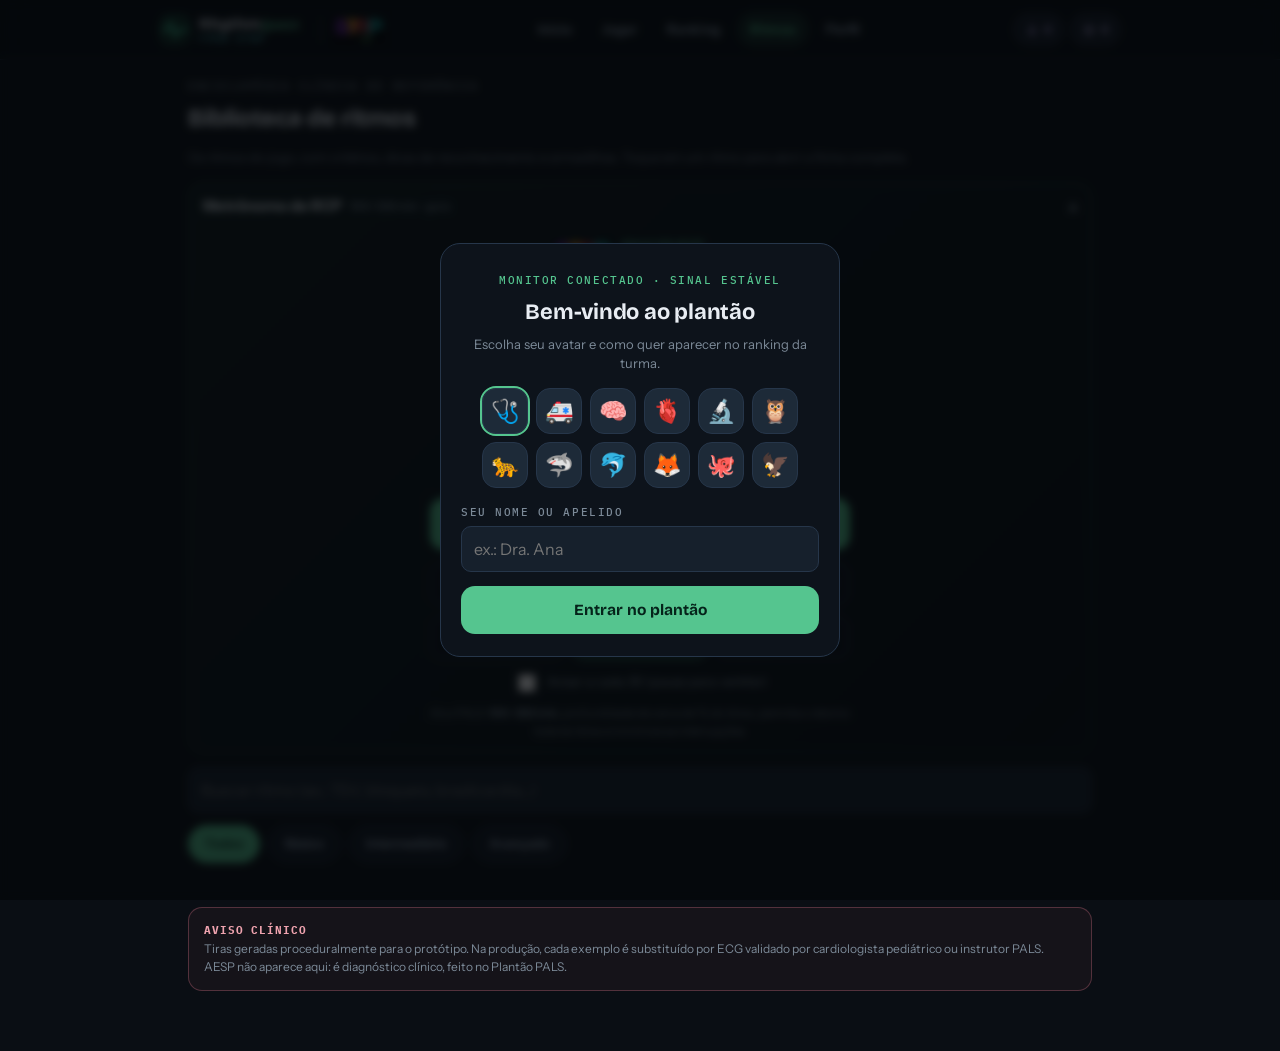
==== commit 16d41314: "Passe de qualidade (impeccable): acessibilidade, responsivo e polish Defeitos corrigidos (auditoria " ====
--- a/biblioteca.html
+++ b/biblioteca.html
@@ -4,6 +4,7 @@
 <meta charset="utf-8">
 <meta name="viewport" content="width=device-width, initial-scale=1, viewport-fit=cover">
 <title>PALS Rhythm Quest · Biblioteca de ritmos</title>
+<meta name="description" content="Biblioteca de ritmos de ECG pediátricos — critérios, dicas e armadilhas — com metrônomo de RCP integrado.">
 <meta name="theme-color" content="#0A0E14">
 <meta name="mobile-web-app-capable" content="yes">
 <meta name="apple-mobile-web-app-capable" content="yes">
--- a/css/style.css
+++ b/css/style.css
@@ -28,7 +28,7 @@
 
   --ink: #E8EDF3;
   --ink-2: #9BA9B9;
-  --ink-3: #61707F;
+  --ink-3: #7C8A98;
 
   /* ---- Tokens semânticos (um significado por cor) ---- */
   --success: var(--stop-green);          /* acerto / conclusão */
@@ -274,8 +274,8 @@
 .scope canvas { width: 100%; height: 100%; }
 .scope-label {
   position: absolute; top: 8px; left: 10px; z-index: 2;
-  font-family: var(--font-mono); font-size: 10px; letter-spacing: 0.16em;
-  text-transform: uppercase; color: rgba(70, 214, 162, 0.55);
+  font-family: var(--font-mono); font-size: 11px; letter-spacing: 0.16em;
+  text-transform: uppercase; color: rgba(70, 214, 162, 0.8);
 }
 .scope-hr {
   position: absolute; top: 8px; right: 10px; z-index: 2;
@@ -391,7 +391,7 @@
   padding: 20px 18px 18px;
   overflow: hidden;
 }
-.hero .microlabel { color: rgba(70, 214, 162, 0.6); display: flex; align-items: center; gap: 7px; }
+.hero .microlabel { color: rgba(70, 214, 162, 0.85); display: flex; align-items: center; gap: 7px; }
 .hero .live-dot {
   width: 7px; height: 7px; border-radius: 50%;
   background: var(--ecg-signal);
@@ -770,6 +770,7 @@
   border-radius: var(--r-md);
   padding: 14px 8px 12px;
   position: relative;
+  min-width: 0;
 }
 .podium-card.first {
   border-color: rgba(195, 178, 230, 0.4);
@@ -993,7 +994,7 @@
 .disclaimer {
   margin-top: 26px;
   border: 1px solid rgba(228, 120, 138, 0.3);
-  border-left: 3px solid var(--stop-coral-soft);
+  background: rgba(228, 120, 138, 0.05);
   border-radius: var(--r-md);
   padding: 13px 15px;
   font-size: 12px; color: var(--ink-3); line-height: 1.55;
@@ -1161,7 +1162,7 @@
 .mon-wrap { max-width: 1160px; margin: 0 auto; padding: 12px 14px 44px; }
 
 .mon-bar {
-  display: flex; align-items: center; gap: 12px;
+  display: flex; align-items: center; gap: 10px; flex-wrap: wrap;
   padding: 6px 2px 12px;
 }
 .mon-back {
@@ -1170,9 +1171,9 @@
   background: var(--surface); white-space: nowrap;
 }
 .mon-back:hover { color: var(--ink); border-color: var(--ink-3); }
-.mon-title { font-weight: 800; font-size: 15px; color: var(--ink); }
-.mon-title small { display: block; font-weight: 600; font-size: 10.5px; letter-spacing: .14em; text-transform: uppercase; color: var(--ink-3); }
-.mon-bar-actions { margin-left: auto; display: flex; gap: 8px; }
+.mon-title { font-weight: 800; font-size: 15px; color: var(--ink); flex: 1 1 auto; min-width: 0; }
+.mon-title small { display: block; font-weight: 600; font-size: 11px; letter-spacing: .12em; text-transform: uppercase; color: var(--ink-3); }
+.mon-bar-actions { margin-left: auto; display: flex; gap: 8px; flex: none; }
 
 /* --- botões genéricos do monitor --- */
 .mon-btn {
@@ -1198,7 +1199,7 @@
   display: flex; align-items: center; gap: 14px; flex-wrap: wrap;
   padding-bottom: 12px; border-bottom: 1px solid #131c26; margin-bottom: 12px;
 }
-.mon-mini { display: block; font-size: 9.5px; letter-spacing: .16em; text-transform: uppercase; color: var(--ink-3); }
+.mon-mini { display: block; font-size: 11px; letter-spacing: .14em; text-transform: uppercase; color: var(--ink-3); }
 .mon-patient {
   display: flex; align-items: center; gap: 8px; font-weight: 600; font-size: 12.5px;
   color: var(--ink-2); font-family: 'IBM Plex Mono', monospace;
@@ -1217,7 +1218,7 @@
 .mon-lane canvas { position: absolute; inset: 0; width: 100%; height: 100%; display: block; }
 .mon-lane-tag {
   position: absolute; top: 6px; left: 8px; z-index: 2;
-  font-family: 'IBM Plex Mono', monospace; font-size: 10.5px; font-weight: 600;
+  font-family: 'IBM Plex Mono', monospace; font-size: 11px; font-weight: 600;
   padding: 2px 7px; border-radius: 6px; background: rgba(6,9,14,.6); letter-spacing: .04em;
 }
 .mon-lane-tag.t-ecg { color: #46D6A2; } .mon-lane-tag.t-pleth { color: #5AD1E6; } .mon-lane-tag.t-capno { color: #E7C15A; }
@@ -1229,7 +1230,7 @@
   padding: 8px 14px 10px; position: relative; overflow: hidden;
 }
 .mon-vlabel { display: flex; align-items: baseline; gap: 6px; font-weight: 700; font-size: 12px; color: var(--ink-2); letter-spacing: .04em; }
-.mon-vlabel small { font-size: 10px; color: var(--ink-3); font-weight: 600; }
+.mon-vlabel small { font-size: 11px; color: var(--ink-3); font-weight: 600; }
 .mon-vital b { display: block; font-family: 'IBM Plex Mono', monospace; font-weight: 700; line-height: 1; letter-spacing: .01em; }
 .mon-vital > b { font-size: 44px; margin-top: 2px; }
 .mon-vital.small > b { font-size: 24px; }
@@ -1357,13 +1358,13 @@
 .presenter-card:active { transform: translateY(0); }
 .presenter-mini { flex: 0 0 122px; display: flex; flex-direction: column; gap: 6px; }
 .presenter-tag {
-  font-size: 9.5px; font-weight: 800; letter-spacing: .12em; text-transform: uppercase;
+  font-size: 11px; font-weight: 800; letter-spacing: .12em; text-transform: uppercase;
   color: var(--success); background: var(--ok-dim); padding: 4px 8px; border-radius: 7px; text-align: center;
 }
 .presenter-ecg { position: relative; flex: 1; min-height: 70px; border-radius: 10px; overflow: hidden; background: #06090e; border: 1px solid #131c26; }
 .presenter-ecg canvas { position: absolute; inset: 0; width: 100%; height: 100%; }
 .presenter-txt { flex: 1; min-width: 0; display: flex; flex-direction: column; justify-content: center; }
-.presenter-txt h3 { font-family: var(--font-display, inherit); font-size: 17px; font-weight: 800; color: var(--ink); }
+.presenter-txt .ptitle { font-family: var(--font-display, inherit); font-size: 17px; font-weight: 800; color: var(--ink); margin: 0; }
 .presenter-txt p { font-size: 12.5px; color: var(--ink-2); line-height: 1.5; margin: 5px 0 8px; }
 .presenter-go { font-size: 13px; font-weight: 700; color: var(--success); }
 @media (max-width: 480px) {
@@ -1422,7 +1423,7 @@
 .mon-defib-tile .mon-vlabel { color: #E7C15A; }
 .mon-defib-tile::after { content: '⚡'; color: #E7C15A; opacity: .8; }
 .mon-defib-tile-b { display: block; margin-top: 4px; font-family: 'IBM Plex Mono', monospace; font-weight: 700; font-size: 16px; color: var(--ink); }
-.mon-defib-tile-b small { font-family: 'Instrument Sans', sans-serif; font-weight: 600; font-size: 10.5px; color: var(--ink-3); letter-spacing: 0; }
+.mon-defib-tile-b small { font-family: 'Instrument Sans', sans-serif; font-weight: 600; font-size: 11px; color: var(--ink-3); letter-spacing: 0; }
 
 /* popover de edição */
 .mon-pop-bg { position: fixed; inset: 0; background: rgba(3,6,10,.45); z-index: 60; }
@@ -1479,7 +1480,7 @@
 .metro-head { display: flex; align-items: center; justify-content: center; gap: 10px; margin-bottom: 10px; }
 .metro-logo { height: 30px; width: auto; opacity: .95; }
 .metro-id { text-align: left; }
-.metro-kicker { display: block; font-size: 9.5px; font-weight: 800; letter-spacing: .14em; text-transform: uppercase; color: var(--success); }
+.metro-kicker { display: block; font-size: 11px; font-weight: 800; letter-spacing: .12em; text-transform: uppercase; color: var(--success); }
 .metro-id h3 { font-family: var(--font-display, inherit); font-size: 18px; font-weight: 800; color: var(--ink); line-height: 1.1; }
 
 .metro-pulse {
@@ -1502,7 +1503,7 @@
 .metro-center { position: relative; z-index: 1; }
 .metro-center b { display: block; font-family: 'IBM Plex Mono', monospace; font-size: 48px; font-weight: 700; line-height: 1; color: #E7C15A; }
 .metro-center b.inzone { color: var(--success); }
-.metro-center small { font-size: 9.5px; letter-spacing: .1em; text-transform: uppercase; color: var(--ink-3); }
+.metro-center small { font-size: 11px; letter-spacing: .08em; text-transform: uppercase; color: var(--ink-3); }
 
 .metro-counter { font-size: 12px; color: var(--ink-2); margin: 2px 0 12px; display: flex; gap: 6px; align-items: baseline; justify-content: center; }
 .metro-counter b { font-family: 'IBM Plex Mono', monospace; font-size: 18px; color: var(--ink); font-weight: 700; }
@@ -1570,6 +1571,29 @@
 .rcp-ico { width: 42px; height: 42px; flex: none; border-radius: 12px; display: flex; align-items: center; justify-content: center; background: rgba(70,214,162,.12); color: var(--success); }
 .rcp-ico svg { width: 24px; height: 24px; }
 .rcp-card .txt { flex: 1; min-width: 0; }
-.rcp-card h3 { font-size: 15px; font-weight: 800; color: var(--ink); }
+.rcp-card .rtitle { font-size: 15px; font-weight: 800; color: var(--ink); margin: 0; }
 .rcp-card p { font-size: 12px; color: var(--ink-2); margin-top: 2px; }
 .rcp-card .go { font-size: 20px; color: var(--success); }
+
+/* ============================================================
+   SUPERFÍCIES DO NAVEGADOR · tematizadas a partir da paleta
+   (seleção, cursor, scrollbars, foco de teclado)
+   ============================================================ */
+::selection { background: rgba(70, 214, 162, 0.28); color: var(--ink); }
+input, textarea, select, [contenteditable] { caret-color: var(--ecg-signal); }
+
+* { scrollbar-width: thin; scrollbar-color: var(--line) transparent; }
+::-webkit-scrollbar { width: 10px; height: 10px; }
+::-webkit-scrollbar-track { background: transparent; }
+::-webkit-scrollbar-thumb { background: var(--line); border-radius: 999px; border: 2px solid var(--bg); }
+::-webkit-scrollbar-thumb:hover { background: var(--ink-3); }
+
+/* foco de teclado consistente (não aparece em clique de mouse) */
+:focus-visible {
+  outline: 2px solid var(--ecg-signal);
+  outline-offset: 2px;
+  border-radius: 6px;
+}
+a:focus-visible, button:focus-visible { outline-offset: 3px; }
+/* evita anel duplo onde já há foco próprio em inputs */
+input:focus-visible, select:focus-visible, textarea:focus-visible { outline-offset: 1px; }
